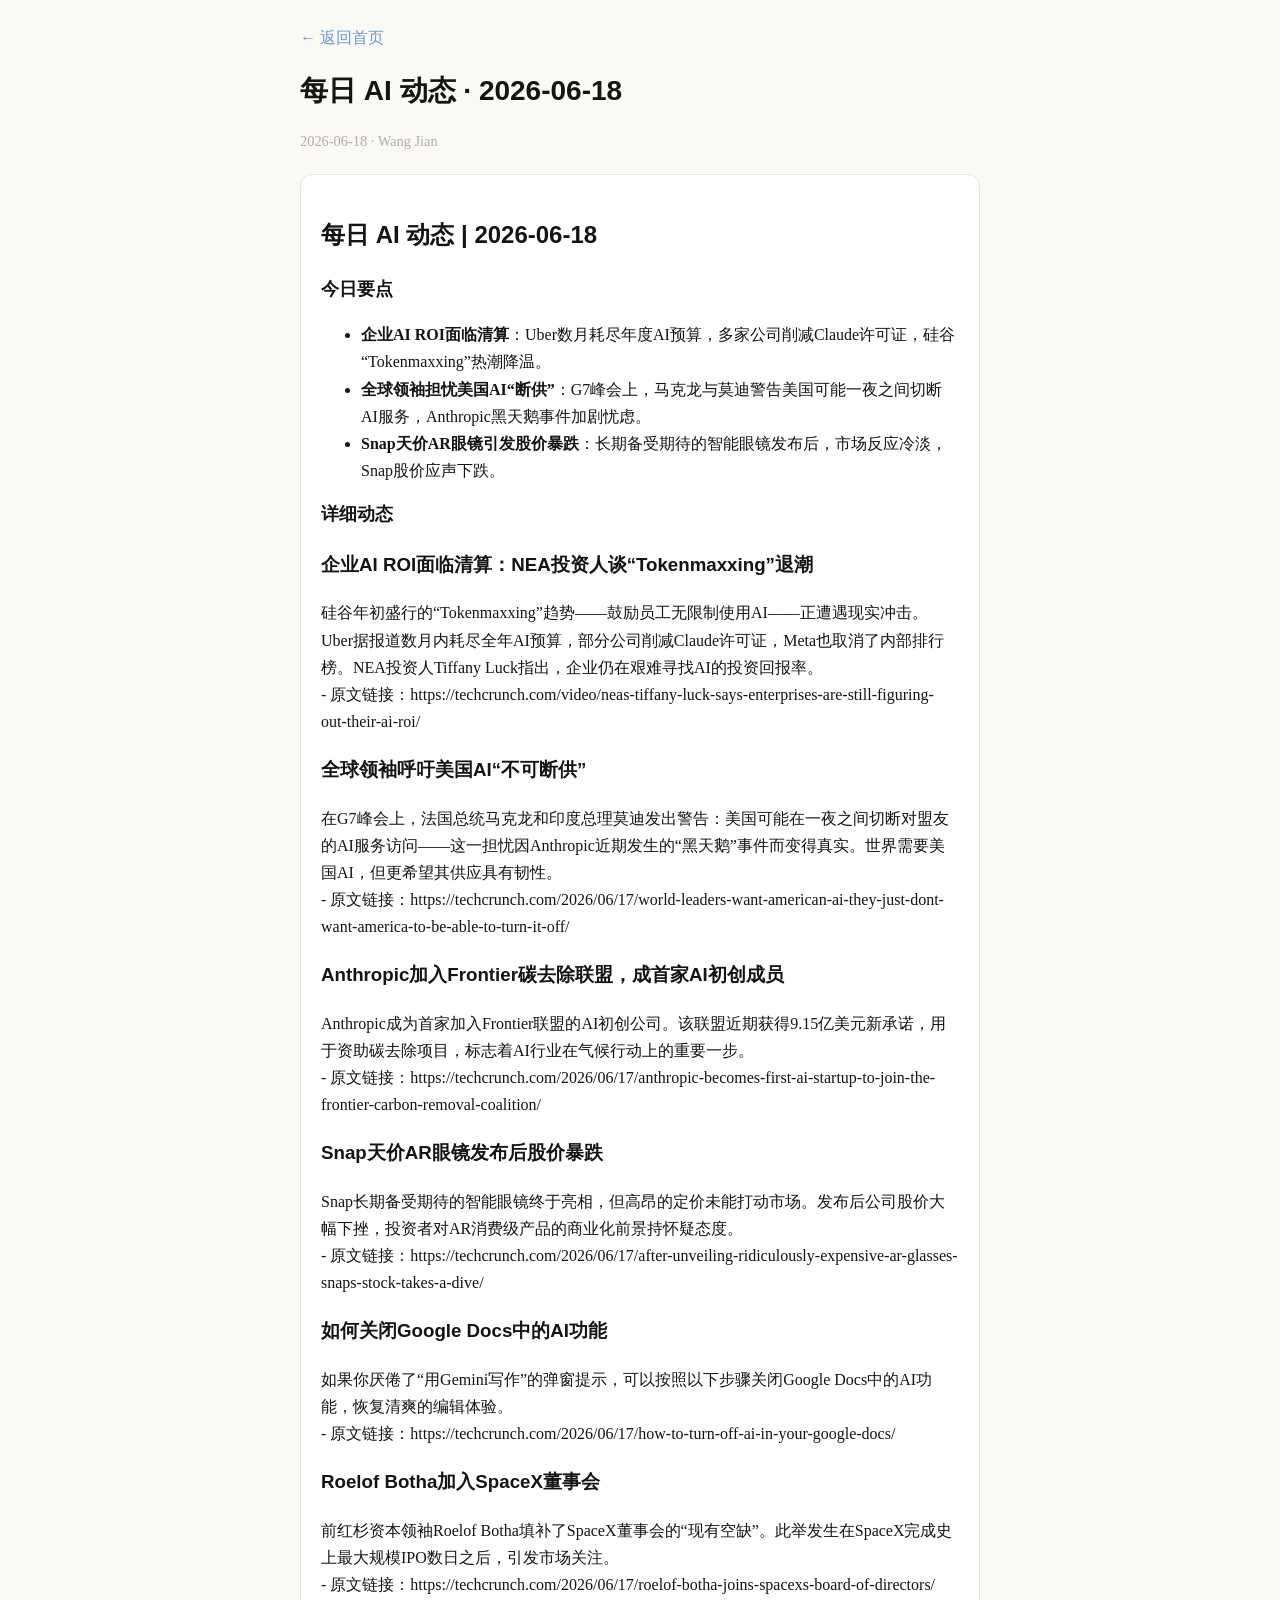
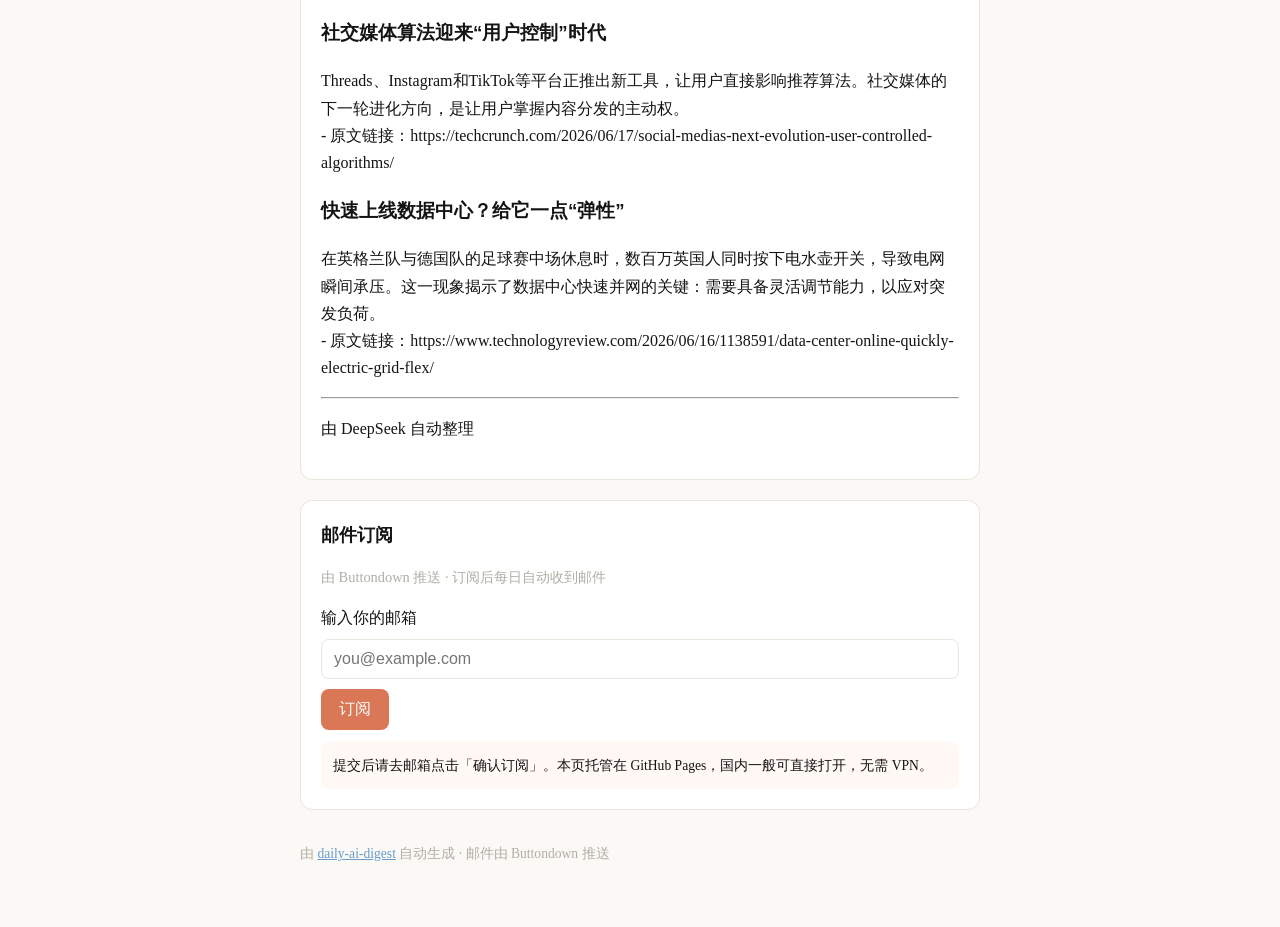
==== docs/previews/2026-06-18.html @ 524a21ee "chore: update landing page" ====
<!DOCTYPE html>
<html lang="zh-CN">
<head>
  <meta charset="utf-8">
  <meta name="viewport" content="width=device-width, initial-scale=1">
  <title>每日 AI 动态 · 2026-06-18</title>
  <meta name="description" content="每日 AI 动态 · 2026-06-18">
  <meta property="og:type" content="website">
  <meta property="og:site_name" content="每日 AI 动态">
  <meta property="og:title" content="每日 AI 动态">
  <meta property="og:description" content="每日 AI 动态 · 2026-06-18">
  <meta property="og:image" content="https://wangjian2931.github.io/daily-ai-digest/assets/og-cover.png">
  <meta property="og:url" content="https://wangjian2931.github.io/daily-ai-digest/">
  <link rel="stylesheet" href="../assets/style.css">
</head>
<body>
  <div class="wrap">
    
    <a class="back-link" href="../index.html">← 返回首页</a>
    <header>
      <h1>每日 AI 动态 · 2026-06-18</h1>
      <p class="meta">2026-06-18 · Wang Jian</p>
    </header>
    <section class="card preview-content"><h1>每日 AI 动态 | 2026-06-18</h1>
<h2>今日要点</h2>
<ul>
<li><strong>企业AI ROI面临清算</strong>：Uber数月耗尽年度AI预算，多家公司削减Claude许可证，硅谷“Tokenmaxxing”热潮降温。</li>
<li><strong>全球领袖担忧美国AI“断供”</strong>：G7峰会上，马克龙与莫迪警告美国可能一夜之间切断AI服务，Anthropic黑天鹅事件加剧忧虑。</li>
<li><strong>Snap天价AR眼镜引发股价暴跌</strong>：长期备受期待的智能眼镜发布后，市场反应冷淡，Snap股价应声下跌。</li>
</ul>
<h2>详细动态</h2>
<h3>企业AI ROI面临清算：NEA投资人谈“Tokenmaxxing”退潮</h3>
<p>硅谷年初盛行的“Tokenmaxxing”趋势——鼓励员工无限制使用AI——正遭遇现实冲击。Uber据报道数月内耗尽全年AI预算，部分公司削减Claude许可证，Meta也取消了内部排行榜。NEA投资人Tiffany Luck指出，企业仍在艰难寻找AI的投资回报率。<br />
- 原文链接：https://techcrunch.com/video/neas-tiffany-luck-says-enterprises-are-still-figuring-out-their-ai-roi/</p>
<h3>全球领袖呼吁美国AI“不可断供”</h3>
<p>在G7峰会上，法国总统马克龙和印度总理莫迪发出警告：美国可能在一夜之间切断对盟友的AI服务访问——这一担忧因Anthropic近期发生的“黑天鹅”事件而变得真实。世界需要美国AI，但更希望其供应具有韧性。<br />
- 原文链接：https://techcrunch.com/2026/06/17/world-leaders-want-american-ai-they-just-dont-want-america-to-be-able-to-turn-it-off/</p>
<h3>Anthropic加入Frontier碳去除联盟，成首家AI初创成员</h3>
<p>Anthropic成为首家加入Frontier联盟的AI初创公司。该联盟近期获得9.15亿美元新承诺，用于资助碳去除项目，标志着AI行业在气候行动上的重要一步。<br />
- 原文链接：https://techcrunch.com/2026/06/17/anthropic-becomes-first-ai-startup-to-join-the-frontier-carbon-removal-coalition/</p>
<h3>Snap天价AR眼镜发布后股价暴跌</h3>
<p>Snap长期备受期待的智能眼镜终于亮相，但高昂的定价未能打动市场。发布后公司股价大幅下挫，投资者对AR消费级产品的商业化前景持怀疑态度。<br />
- 原文链接：https://techcrunch.com/2026/06/17/after-unveiling-ridiculously-expensive-ar-glasses-snaps-stock-takes-a-dive/</p>
<h3>如何关闭Google Docs中的AI功能</h3>
<p>如果你厌倦了“用Gemini写作”的弹窗提示，可以按照以下步骤关闭Google Docs中的AI功能，恢复清爽的编辑体验。<br />
- 原文链接：https://techcrunch.com/2026/06/17/how-to-turn-off-ai-in-your-google-docs/</p>
<h3>Roelof Botha加入SpaceX董事会</h3>
<p>前红杉资本领袖Roelof Botha填补了SpaceX董事会的“现有空缺”。此举发生在SpaceX完成史上最大规模IPO数日之后，引发市场关注。<br />
- 原文链接：https://techcrunch.com/2026/06/17/roelof-botha-joins-spacexs-board-of-directors/</p>
<h3>社交媒体算法迎来“用户控制”时代</h3>
<p>Threads、Instagram和TikTok等平台正推出新工具，让用户直接影响推荐算法。社交媒体的下一轮进化方向，是让用户掌握内容分发的主动权。<br />
- 原文链接：https://techcrunch.com/2026/06/17/social-medias-next-evolution-user-controlled-algorithms/</p>
<h3>快速上线数据中心？给它一点“弹性”</h3>
<p>在英格兰队与德国队的足球赛中场休息时，数百万英国人同时按下电水壶开关，导致电网瞬间承压。这一现象揭示了数据中心快速并网的关键：需要具备灵活调节能力，以应对突发负荷。<br />
- 原文链接：https://www.technologyreview.com/2026/06/16/1138591/data-center-online-quickly-electric-grid-flex/</p>
<hr />
<p>由 DeepSeek 自动整理</p></section>
    
    <section class="card">
      <h2>邮件订阅</h2>
      <p class="meta">由 Buttondown 推送 · 订阅后每日自动收到邮件</p>
      <form
        action="https://buttondown.com/api/emails/embed-subscribe/wangjian2931"
        method="post"
        class="subscribe-form"
      >
        <label for="bd-email">输入你的邮箱</label>
        <input type="email" name="email" id="bd-email" placeholder="you@example.com" required>
        <input type="hidden" name="embed" value="1">
        <input type="submit" value="订阅">
      </form>
      <div class="subscribe-note">
        提交后请去邮箱点击「确认订阅」。本页托管在 GitHub Pages，国内一般可直接打开，无需 VPN。
      </div>
    </section>
    
    
    <footer>
      <p>由 <a href="https://github.com/wangjian2931/daily-ai-digest">daily-ai-digest</a> 自动生成 · 邮件由 Buttondown 推送</p>
    </footer>
  </div>
</body>
</html>
---- docs/assets/style.css ----
:root {
  --bg: #faf9f5;
  --text: #141413;
  --muted: #b0aea5;
  --border: #e8e6dc;
  --accent: #d97757;
  --link: #6a9bcc;
}

* { box-sizing: border-box; }

body {
  margin: 0;
  font-family: Georgia, "Times New Roman", serif;
  background: var(--bg);
  color: var(--text);
  line-height: 1.7;
}

.wrap {
  max-width: 720px;
  margin: 0 auto;
  padding: 24px 20px 48px;
}

header h1 {
  font-family: Arial, Helvetica, sans-serif;
  font-size: 1.75rem;
  margin: 0 0 8px;
}

.tagline { color: var(--muted); margin: 0 0 20px; }

.card {
  background: #fff;
  border: 1px solid var(--border);
  border-radius: 12px;
  padding: 20px;
  margin: 20px 0;
}

.card h2 {
  font-family: Arial, Helvetica, sans-serif;
  font-size: 1.1rem;
  margin: 0 0 12px;
}

.preview-content h1,
.preview-content h2,
.preview-content h3 {
  font-family: Arial, Helvetica, sans-serif;
}

.preview-content a { color: var(--link); }

.meta { color: var(--muted); font-size: 0.9rem; }

.subscribe-form label {
  display: block;
  margin-bottom: 8px;
  font-family: Arial, Helvetica, sans-serif;
}

.subscribe-form input[type="email"] {
  width: 100%;
  padding: 10px 12px;
  border: 1px solid var(--border);
  border-radius: 8px;
  margin-bottom: 10px;
  font-size: 16px;
}

.subscribe-form input[type="submit"] {
  background: var(--accent);
  color: #fff;
  border: 0;
  border-radius: 8px;
  padding: 10px 18px;
  cursor: pointer;
  font-family: Arial, Helvetica, sans-serif;
  font-size: 16px;
}

.subscribe-note {
  margin-top: 12px;
  padding: 12px;
  background: #fff8f5;
  border-radius: 8px;
  font-size: 0.85rem;
}

.archive-list { list-style: none; padding: 0; margin: 0; }

.archive-list li {
  padding: 8px 0;
  border-bottom: 1px solid var(--border);
}

footer {
  margin-top: 32px;
  color: var(--muted);
  font-size: 0.85rem;
}

footer a { color: var(--link); }

.back-link {
  display: inline-block;
  margin-bottom: 16px;
  color: var(--link);
  text-decoration: none;
  font-family: Arial, Helvetica, sans-serif;
}
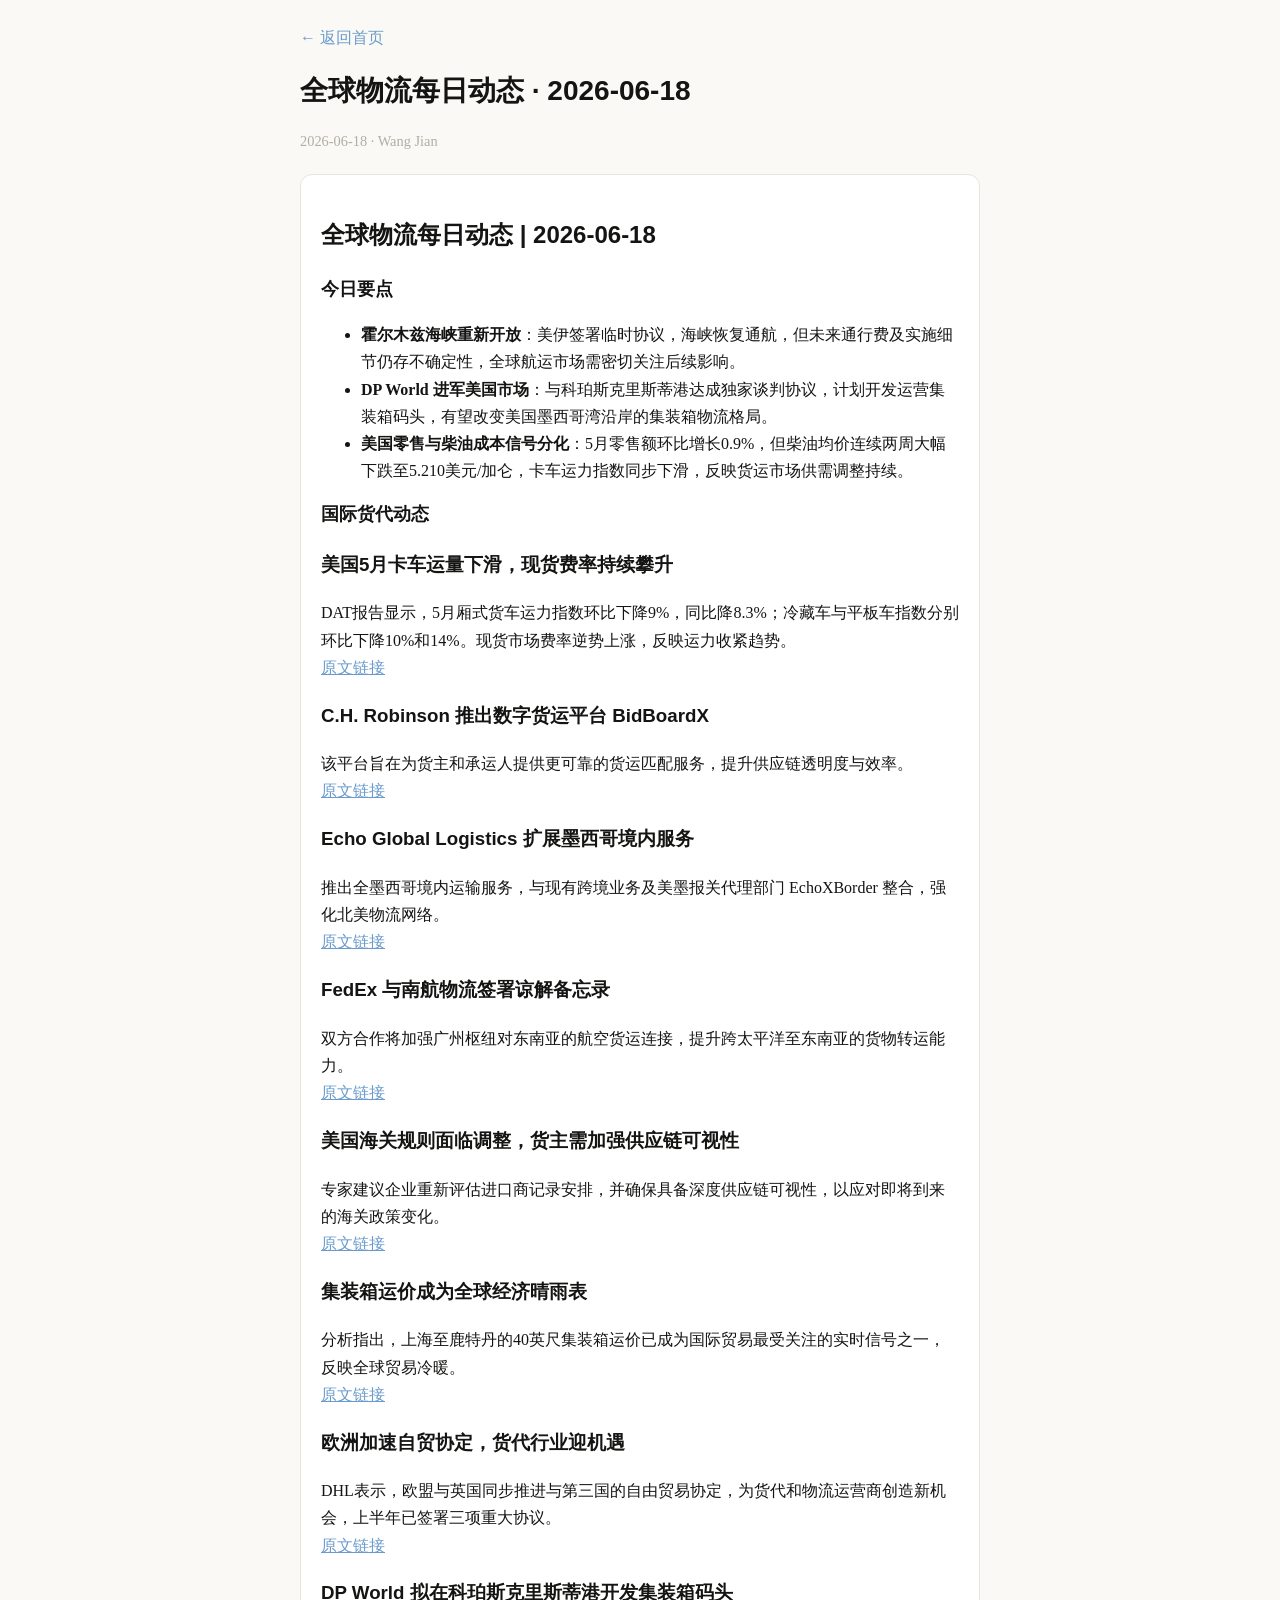
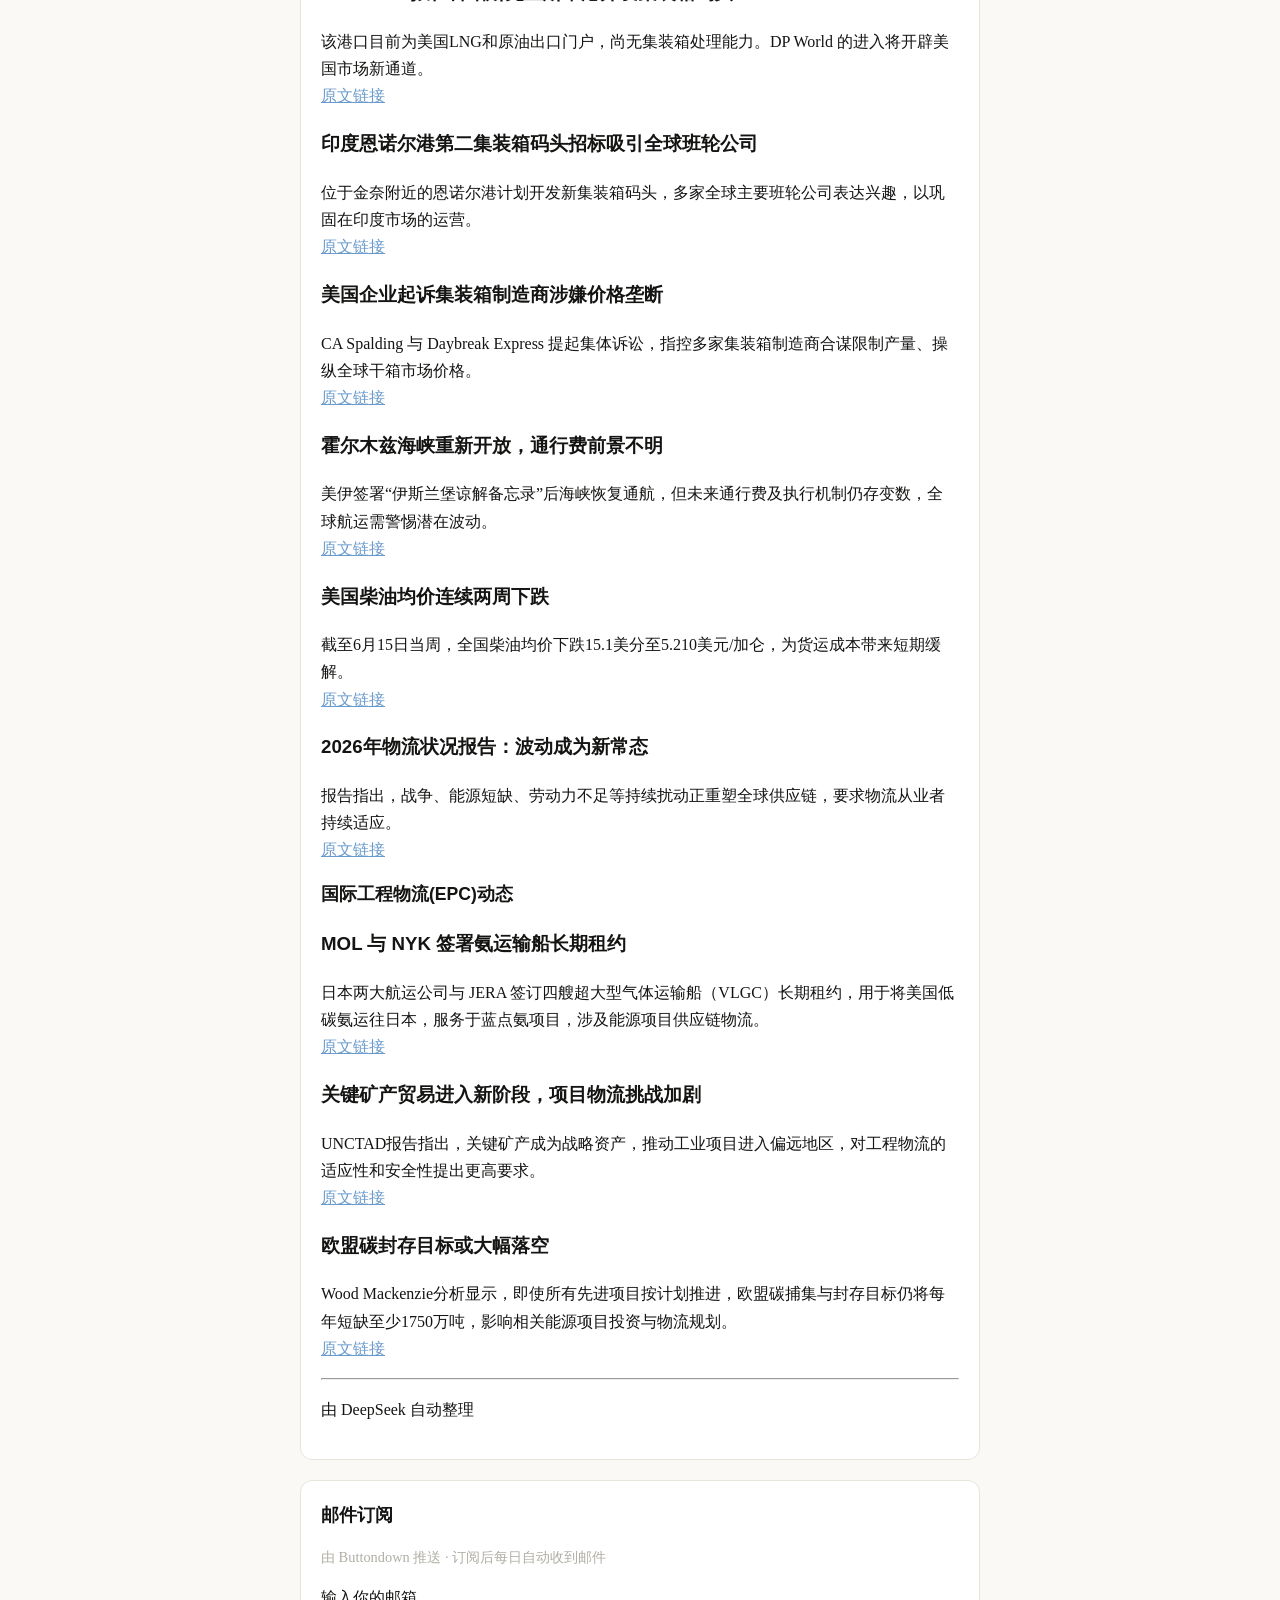
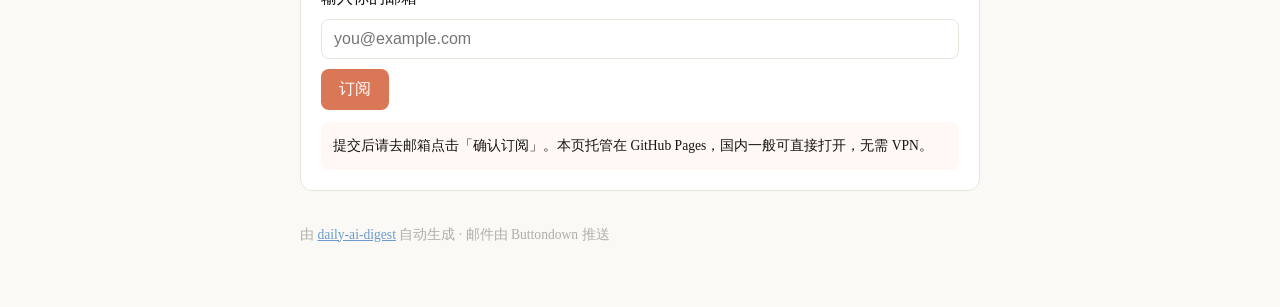
==== commit 0b824273: "chore: update landing page" ====
--- a/docs/previews/2026-06-18.html
+++ b/docs/previews/2026-06-18.html
@@ -3,12 +3,12 @@
 <head>
   <meta charset="utf-8">
   <meta name="viewport" content="width=device-width, initial-scale=1">
-  <title>每日 AI 动态 · 2026-06-18</title>
-  <meta name="description" content="每日 AI 动态 · 2026-06-18">
+  <title>全球物流每日动态 · 2026-06-18</title>
+  <meta name="description" content="全球物流每日动态 · 2026-06-18">
   <meta property="og:type" content="website">
-  <meta property="og:site_name" content="每日 AI 动态">
-  <meta property="og:title" content="每日 AI 动态">
-  <meta property="og:description" content="每日 AI 动态 · 2026-06-18">
+  <meta property="og:site_name" content="全球物流每日动态">
+  <meta property="og:title" content="全球物流每日动态">
+  <meta property="og:description" content="全球物流每日动态 · 2026-06-18">
   <meta property="og:image" content="https://wangjian2931.github.io/daily-ai-digest/assets/og-cover.png">
   <meta property="og:url" content="https://wangjian2931.github.io/daily-ai-digest/">
   <link rel="stylesheet" href="../assets/style.css">
@@ -18,41 +18,66 @@
     
     <a class="back-link" href="../index.html">← 返回首页</a>
     <header>
-      <h1>每日 AI 动态 · 2026-06-18</h1>
+      <h1>全球物流每日动态 · 2026-06-18</h1>
       <p class="meta">2026-06-18 · Wang Jian</p>
     </header>
-    <section class="card preview-content"><h1>每日 AI 动态 | 2026-06-18</h1>
+    <section class="card preview-content"><h1>全球物流每日动态 | 2026-06-18</h1>
 <h2>今日要点</h2>
 <ul>
-<li><strong>企业AI ROI面临清算</strong>：Uber数月耗尽年度AI预算，多家公司削减Claude许可证，硅谷“Tokenmaxxing”热潮降温。</li>
-<li><strong>全球领袖担忧美国AI“断供”</strong>：G7峰会上，马克龙与莫迪警告美国可能一夜之间切断AI服务，Anthropic黑天鹅事件加剧忧虑。</li>
-<li><strong>Snap天价AR眼镜引发股价暴跌</strong>：长期备受期待的智能眼镜发布后，市场反应冷淡，Snap股价应声下跌。</li>
+<li><strong>霍尔木兹海峡重新开放</strong>：美伊签署临时协议，海峡恢复通航，但未来通行费及实施细节仍存不确定性，全球航运市场需密切关注后续影响。</li>
+<li><strong>DP World 进军美国市场</strong>：与科珀斯克里斯蒂港达成独家谈判协议，计划开发运营集装箱码头，有望改变美国墨西哥湾沿岸的集装箱物流格局。</li>
+<li><strong>美国零售与柴油成本信号分化</strong>：5月零售额环比增长0.9%，但柴油均价连续两周大幅下跌至5.210美元/加仑，卡车运力指数同步下滑，反映货运市场供需调整持续。</li>
 </ul>
-<h2>详细动态</h2>
-<h3>企业AI ROI面临清算：NEA投资人谈“Tokenmaxxing”退潮</h3>
-<p>硅谷年初盛行的“Tokenmaxxing”趋势——鼓励员工无限制使用AI——正遭遇现实冲击。Uber据报道数月内耗尽全年AI预算，部分公司削减Claude许可证，Meta也取消了内部排行榜。NEA投资人Tiffany Luck指出，企业仍在艰难寻找AI的投资回报率。<br />
-- 原文链接：https://techcrunch.com/video/neas-tiffany-luck-says-enterprises-are-still-figuring-out-their-ai-roi/</p>
-<h3>全球领袖呼吁美国AI“不可断供”</h3>
-<p>在G7峰会上，法国总统马克龙和印度总理莫迪发出警告：美国可能在一夜之间切断对盟友的AI服务访问——这一担忧因Anthropic近期发生的“黑天鹅”事件而变得真实。世界需要美国AI，但更希望其供应具有韧性。<br />
-- 原文链接：https://techcrunch.com/2026/06/17/world-leaders-want-american-ai-they-just-dont-want-america-to-be-able-to-turn-it-off/</p>
-<h3>Anthropic加入Frontier碳去除联盟，成首家AI初创成员</h3>
-<p>Anthropic成为首家加入Frontier联盟的AI初创公司。该联盟近期获得9.15亿美元新承诺，用于资助碳去除项目，标志着AI行业在气候行动上的重要一步。<br />
-- 原文链接：https://techcrunch.com/2026/06/17/anthropic-becomes-first-ai-startup-to-join-the-frontier-carbon-removal-coalition/</p>
-<h3>Snap天价AR眼镜发布后股价暴跌</h3>
-<p>Snap长期备受期待的智能眼镜终于亮相，但高昂的定价未能打动市场。发布后公司股价大幅下挫，投资者对AR消费级产品的商业化前景持怀疑态度。<br />
-- 原文链接：https://techcrunch.com/2026/06/17/after-unveiling-ridiculously-expensive-ar-glasses-snaps-stock-takes-a-dive/</p>
-<h3>如何关闭Google Docs中的AI功能</h3>
-<p>如果你厌倦了“用Gemini写作”的弹窗提示，可以按照以下步骤关闭Google Docs中的AI功能，恢复清爽的编辑体验。<br />
-- 原文链接：https://techcrunch.com/2026/06/17/how-to-turn-off-ai-in-your-google-docs/</p>
-<h3>Roelof Botha加入SpaceX董事会</h3>
-<p>前红杉资本领袖Roelof Botha填补了SpaceX董事会的“现有空缺”。此举发生在SpaceX完成史上最大规模IPO数日之后，引发市场关注。<br />
-- 原文链接：https://techcrunch.com/2026/06/17/roelof-botha-joins-spacexs-board-of-directors/</p>
-<h3>社交媒体算法迎来“用户控制”时代</h3>
-<p>Threads、Instagram和TikTok等平台正推出新工具，让用户直接影响推荐算法。社交媒体的下一轮进化方向，是让用户掌握内容分发的主动权。<br />
-- 原文链接：https://techcrunch.com/2026/06/17/social-medias-next-evolution-user-controlled-algorithms/</p>
-<h3>快速上线数据中心？给它一点“弹性”</h3>
-<p>在英格兰队与德国队的足球赛中场休息时，数百万英国人同时按下电水壶开关，导致电网瞬间承压。这一现象揭示了数据中心快速并网的关键：需要具备灵活调节能力，以应对突发负荷。<br />
-- 原文链接：https://www.technologyreview.com/2026/06/16/1138591/data-center-online-quickly-electric-grid-flex/</p>
+<h2>国际货代动态</h2>
+<h3>美国5月卡车运量下滑，现货费率持续攀升</h3>
+<p>DAT报告显示，5月厢式货车运力指数环比下降9%，同比降8.3%；冷藏车与平板车指数分别环比下降10%和14%。现货市场费率逆势上涨，反映运力收紧趋势。<br />
+<a href="https://www.logisticsmgmt.com/article/truckload_volumes_slide_in_may_as_spot_rates_continue_climb_dat_reports">原文链接</a></p>
+<h3>C.H. Robinson 推出数字货运平台 BidBoardX</h3>
+<p>该平台旨在为货主和承运人提供更可靠的货运匹配服务，提升供应链透明度与效率。<br />
+<a href="https://www.logisticsmgmt.com/article/c.h_robinsons_new_bidboardx_platform_aims_to_boost_freight_reliability_for_shippers_and_carriers">原文链接</a></p>
+<h3>Echo Global Logistics 扩展墨西哥境内服务</h3>
+<p>推出全墨西哥境内运输服务，与现有跨境业务及美墨报关代理部门 EchoXBorder 整合，强化北美物流网络。<br />
+<a href="https://www.logisticsmgmt.com/article/echo_global_logistics_expands_mexico_footprint_with_new_intra_mexico_offerings">原文链接</a></p>
+<h3>FedEx 与南航物流签署谅解备忘录</h3>
+<p>双方合作将加强广州枢纽对东南亚的航空货运连接，提升跨太平洋至东南亚的货物转运能力。<br />
+<a href="https://www.supplychaindive.com/news/fedex-inks-mou-with-china-based-airline-to-boost-air-cargo-network/822742/">原文链接</a></p>
+<h3>美国海关规则面临调整，货主需加强供应链可视性</h3>
+<p>专家建议企业重新评估进口商记录安排，并确保具备深度供应链可视性，以应对即将到来的海关政策变化。<br />
+<a href="https://www.supplychaindive.com/news/trump-is-shaking-up-customs-rules-what-should-shippers-know/822731/">原文链接</a></p>
+<h3>集装箱运价成为全球经济晴雨表</h3>
+<p>分析指出，上海至鹿特丹的40英尺集装箱运价已成为国际贸易最受关注的实时信号之一，反映全球贸易冷暖。<br />
+<a href="https://theloadstar.com/what-container-shipping-rates-tell-us-about-the-economy/">原文链接</a></p>
+<h3>欧洲加速自贸协定，货代行业迎机遇</h3>
+<p>DHL表示，欧盟与英国同步推进与第三国的自由贸易协定，为货代和物流运营商创造新机会，上半年已签署三项重大协议。<br />
+<a href="https://theloadstar.com/forwarders-will-gain-as-europe-accelerates-global-trade-agreements-says-dhl/">原文链接</a></p>
+<h3>DP World 拟在科珀斯克里斯蒂港开发集装箱码头</h3>
+<p>该港口目前为美国LNG和原油出口门户，尚无集装箱处理能力。DP World 的进入将开辟美国市场新通道。<br />
+<a href="https://theloadstar.com/dp-world-enter-us-market-with-new-box-terminal-at-corpus-christi/">原文链接</a></p>
+<h3>印度恩诺尔港第二集装箱码头招标吸引全球班轮公司</h3>
+<p>位于金奈附近的恩诺尔港计划开发新集装箱码头，多家全球主要班轮公司表达兴趣，以巩固在印度市场的运营。<br />
+<a href="https://theloadstar.com/ennore-port-plan-for-second-box-terminal-attracts-major-carriers/">原文链接</a></p>
+<h3>美国企业起诉集装箱制造商涉嫌价格垄断</h3>
+<p>CA Spalding 与 Daybreak Express 提起集体诉讼，指控多家集装箱制造商合谋限制产量、操纵全球干箱市场价格。<br />
+<a href="https://splash247.com/us-firms-sue-container-makers-over-alleged-price-fixing-scheme/">原文链接</a></p>
+<h3>霍尔木兹海峡重新开放，通行费前景不明</h3>
+<p>美伊签署“伊斯兰堡谅解备忘录”后海峡恢复通航，但未来通行费及执行机制仍存变数，全球航运需警惕潜在波动。<br />
+<a href="https://splash247.com/hormuz-reopens-under-us-iran-deal-amid-uncertainty-over-future-transit-fees/">原文链接</a></p>
+<h3>美国柴油均价连续两周下跌</h3>
+<p>截至6月15日当周，全国柴油均价下跌15.1美分至5.210美元/加仑，为货运成本带来短期缓解。<br />
+<a href="https://www.logisticsmgmt.com/article/national_diesel_average_falls_15.1_cents_for_week_of_june_15_reports_eia">原文链接</a></p>
+<h3>2026年物流状况报告：波动成为新常态</h3>
+<p>报告指出，战争、能源短缺、劳动力不足等持续扰动正重塑全球供应链，要求物流从业者持续适应。<br />
+<a href="https://www.logisticsmgmt.com/article/new_state_of_logistics_report_finds_volatility_is_new_normal_shaping_global_supply_chains_requiring_continuous_adaptation_by_logisticians">原文链接</a></p>
+<h2>国际工程物流(EPC)动态</h2>
+<h3>MOL 与 NYK 签署氨运输船长期租约</h3>
+<p>日本两大航运公司与 JERA 签订四艘超大型气体运输船（VLGC）长期租约，用于将美国低碳氨运往日本，服务于蓝点氨项目，涉及能源项目供应链物流。<br />
+<a href="https://splash247.com/mol-and-nyk-seal-ammonia-carrier-charters-with-jera/">原文链接</a></p>
+<h3>关键矿产贸易进入新阶段，项目物流挑战加剧</h3>
+<p>UNCTAD报告指出，关键矿产成为战略资产，推动工业项目进入偏远地区，对工程物流的适应性和安全性提出更高要求。<br />
+<a href="https://splash247.com/the-easy-era-of-critical-mineral-trade-is-over/">原文链接</a></p>
+<h3>欧盟碳封存目标或大幅落空</h3>
+<p>Wood Mackenzie分析显示，即使所有先进项目按计划推进，欧盟碳捕集与封存目标仍将每年短缺至少1750万吨，影响相关能源项目投资与物流规划。<br />
+<a href="https://splash247.com/eu-set-to-miss-carbon-storage-target-by-at-least-17-5-mtpa/">原文链接</a></p>
 <hr />
 <p>由 DeepSeek 自动整理</p></section>
     
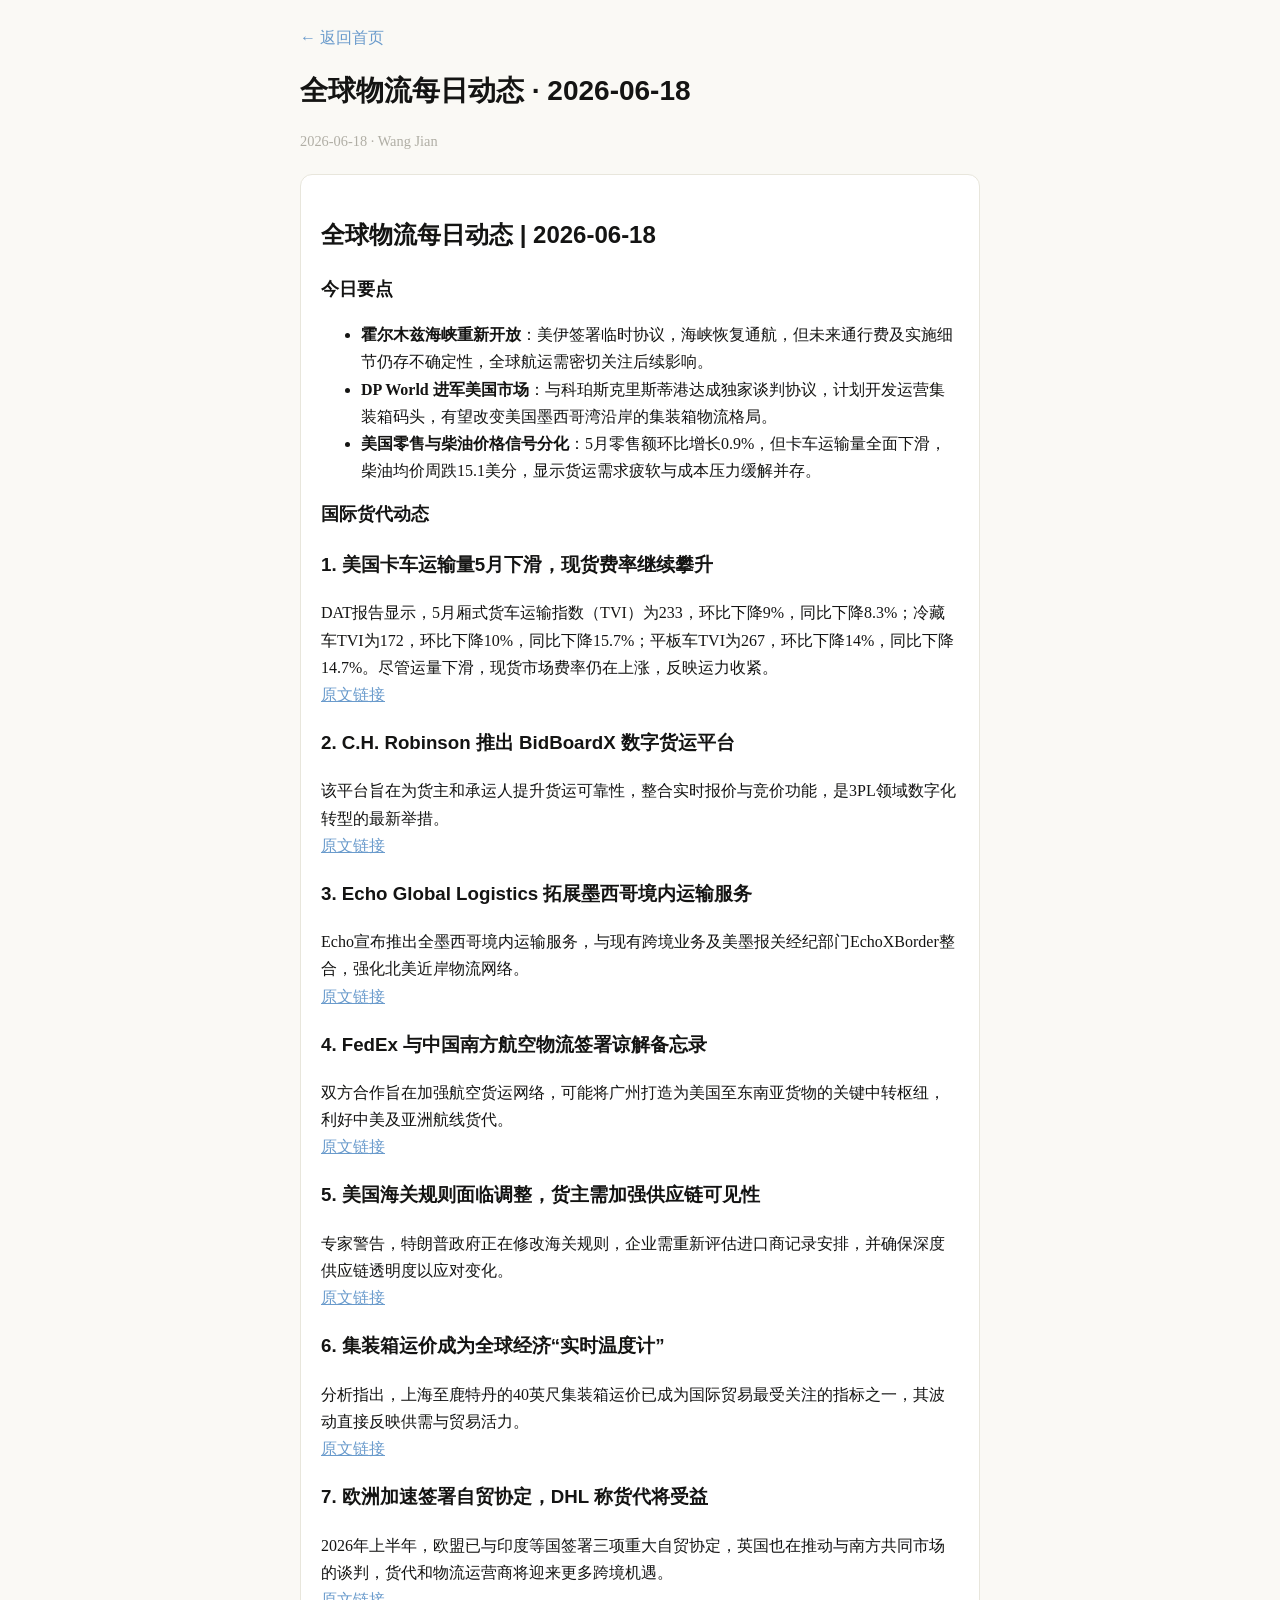
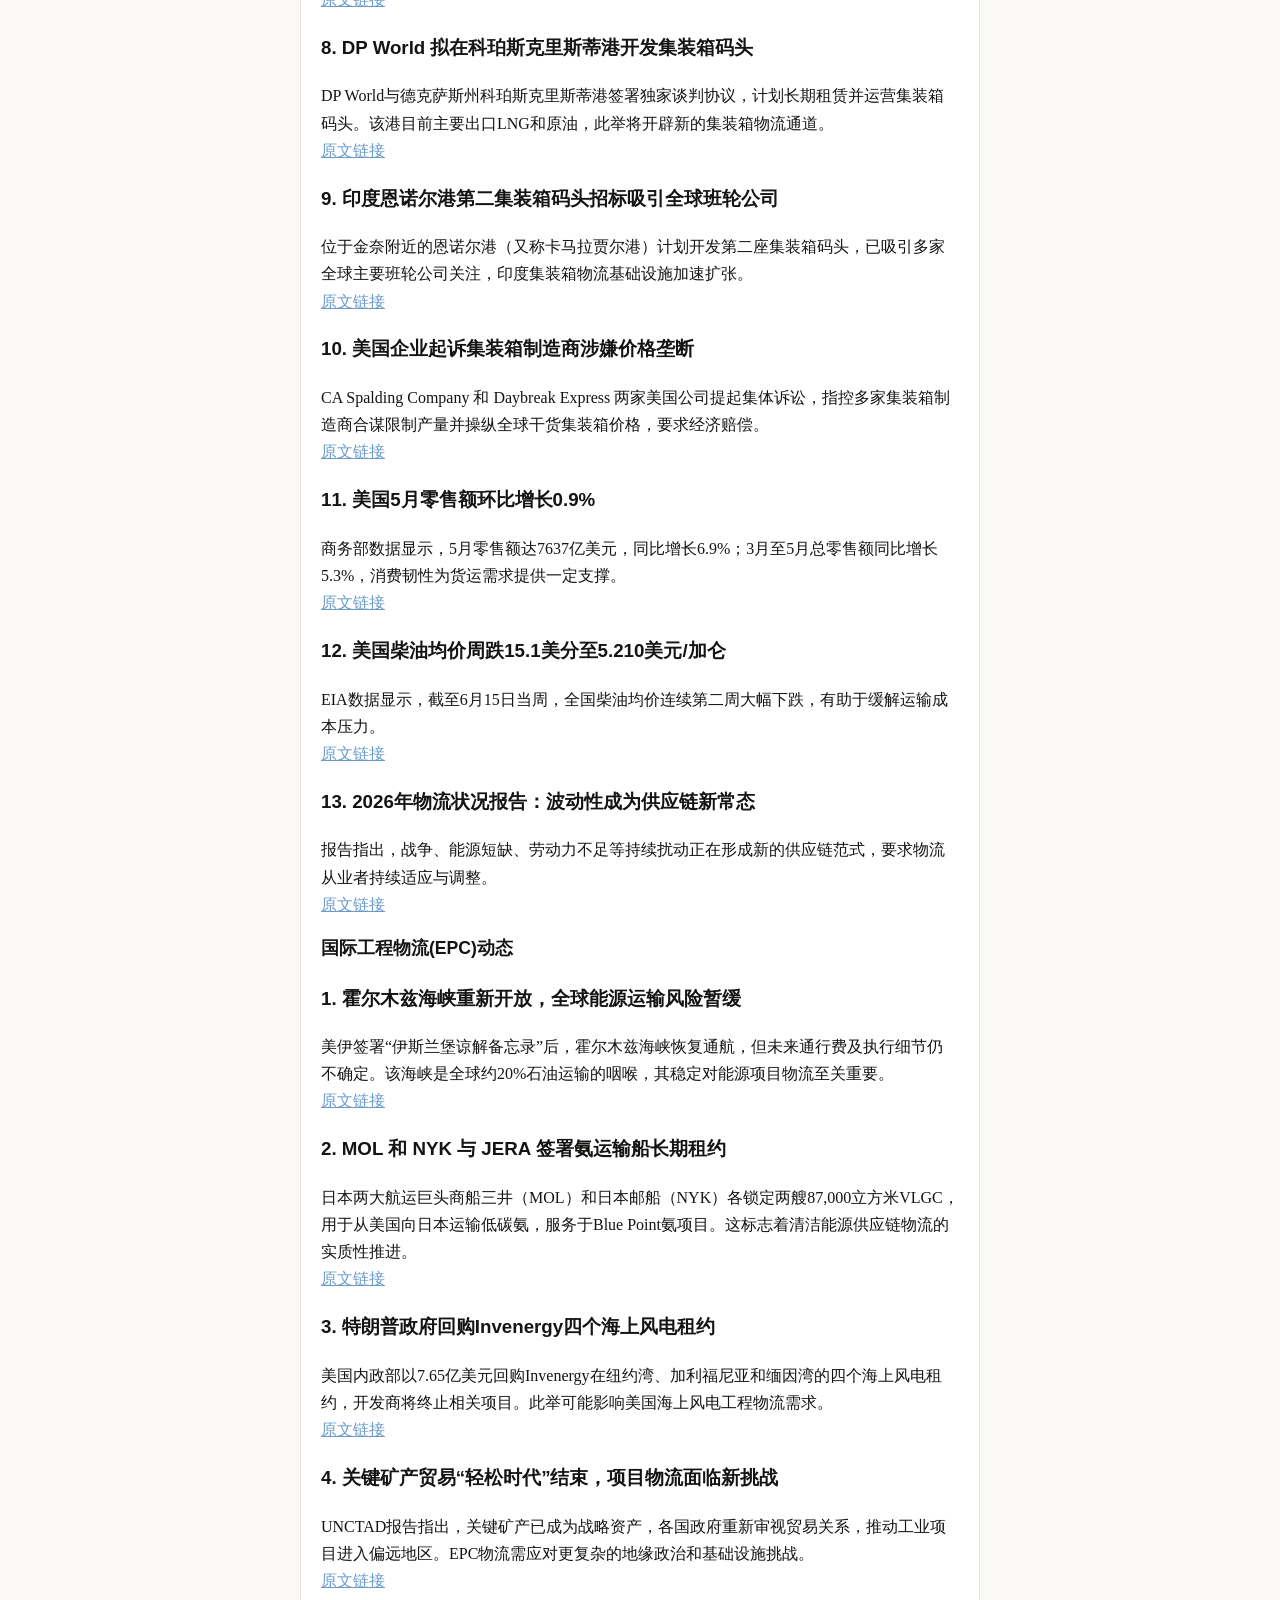
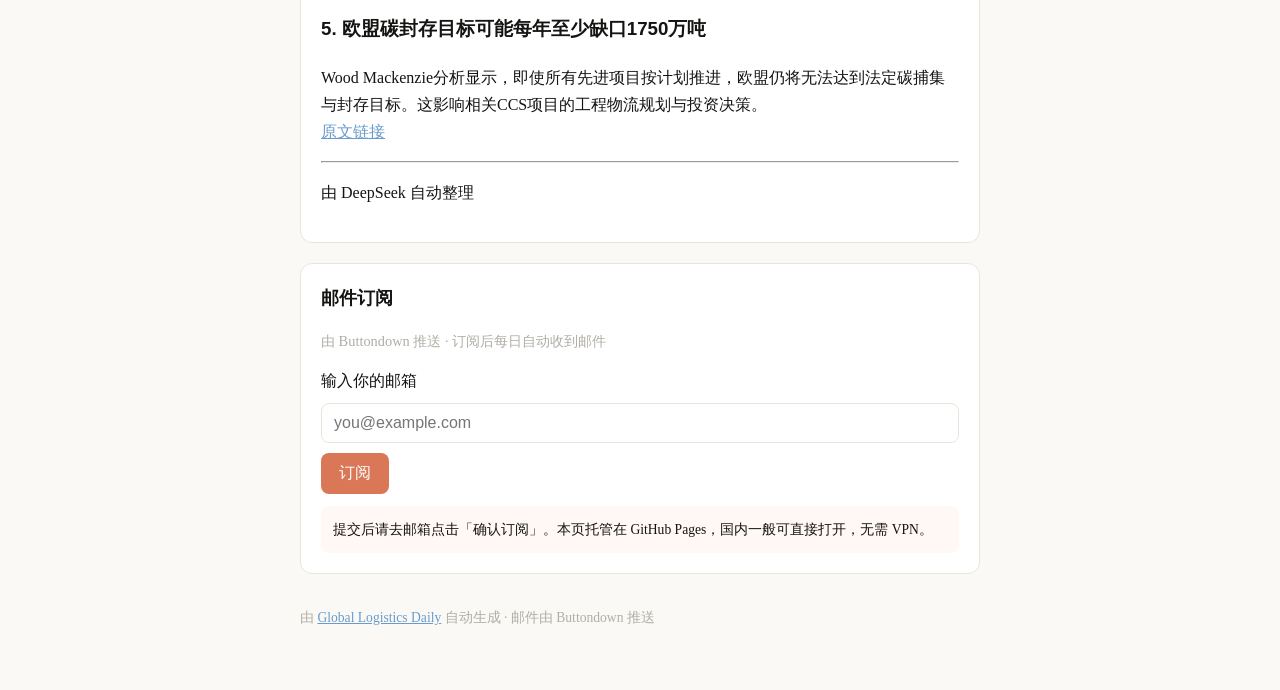
==== commit b533723f: "chore: update landing page" ====
--- a/docs/previews/2026-06-18.html
+++ b/docs/previews/2026-06-18.html
@@ -9,8 +9,8 @@
   <meta property="og:site_name" content="全球物流每日动态">
   <meta property="og:title" content="全球物流每日动态">
   <meta property="og:description" content="全球物流每日动态 · 2026-06-18">
-  <meta property="og:image" content="https://wangjian2931.github.io/daily-ai-digest/assets/og-cover.png">
-  <meta property="og:url" content="https://wangjian2931.github.io/daily-ai-digest/">
+  <meta property="og:image" content="https://wangjian2931.github.io/Global-Logistics-Daily/assets/og-cover.png">
+  <meta property="og:url" content="https://wangjian2931.github.io/Global-Logistics-Daily/">
   <link rel="stylesheet" href="../assets/style.css">
 </head>
 <body>
@@ -24,59 +24,65 @@
     <section class="card preview-content"><h1>全球物流每日动态 | 2026-06-18</h1>
 <h2>今日要点</h2>
 <ul>
-<li><strong>霍尔木兹海峡重新开放</strong>：美伊签署临时协议，海峡恢复通航，但未来通行费及实施细节仍存不确定性，全球航运市场需密切关注后续影响。</li>
+<li><strong>霍尔木兹海峡重新开放</strong>：美伊签署临时协议，海峡恢复通航，但未来通行费及实施细节仍存不确定性，全球航运需密切关注后续影响。</li>
 <li><strong>DP World 进军美国市场</strong>：与科珀斯克里斯蒂港达成独家谈判协议，计划开发运营集装箱码头，有望改变美国墨西哥湾沿岸的集装箱物流格局。</li>
-<li><strong>美国零售与柴油成本信号分化</strong>：5月零售额环比增长0.9%，但柴油均价连续两周大幅下跌至5.210美元/加仑，卡车运力指数同步下滑，反映货运市场供需调整持续。</li>
+<li><strong>美国零售与柴油价格信号分化</strong>：5月零售额环比增长0.9%，但卡车运输量全面下滑，柴油均价周跌15.1美分，显示货运需求疲软与成本压力缓解并存。</li>
 </ul>
 <h2>国际货代动态</h2>
-<h3>美国5月卡车运量下滑，现货费率持续攀升</h3>
-<p>DAT报告显示，5月厢式货车运力指数环比下降9%，同比降8.3%；冷藏车与平板车指数分别环比下降10%和14%。现货市场费率逆势上涨，反映运力收紧趋势。<br />
+<h3>1. 美国卡车运输量5月下滑，现货费率继续攀升</h3>
+<p>DAT报告显示，5月厢式货车运输指数（TVI）为233，环比下降9%，同比下降8.3%；冷藏车TVI为172，环比下降10%，同比下降15.7%；平板车TVI为267，环比下降14%，同比下降14.7%。尽管运量下滑，现货市场费率仍在上涨，反映运力收紧。<br />
 <a href="https://www.logisticsmgmt.com/article/truckload_volumes_slide_in_may_as_spot_rates_continue_climb_dat_reports">原文链接</a></p>
-<h3>C.H. Robinson 推出数字货运平台 BidBoardX</h3>
-<p>该平台旨在为货主和承运人提供更可靠的货运匹配服务，提升供应链透明度与效率。<br />
+<h3>2. C.H. Robinson 推出 BidBoardX 数字货运平台</h3>
+<p>该平台旨在为货主和承运人提升货运可靠性，整合实时报价与竞价功能，是3PL领域数字化转型的最新举措。<br />
 <a href="https://www.logisticsmgmt.com/article/c.h_robinsons_new_bidboardx_platform_aims_to_boost_freight_reliability_for_shippers_and_carriers">原文链接</a></p>
-<h3>Echo Global Logistics 扩展墨西哥境内服务</h3>
-<p>推出全墨西哥境内运输服务，与现有跨境业务及美墨报关代理部门 EchoXBorder 整合，强化北美物流网络。<br />
+<h3>3. Echo Global Logistics 拓展墨西哥境内运输服务</h3>
+<p>Echo宣布推出全墨西哥境内运输服务，与现有跨境业务及美墨报关经纪部门EchoXBorder整合，强化北美近岸物流网络。<br />
 <a href="https://www.logisticsmgmt.com/article/echo_global_logistics_expands_mexico_footprint_with_new_intra_mexico_offerings">原文链接</a></p>
-<h3>FedEx 与南航物流签署谅解备忘录</h3>
-<p>双方合作将加强广州枢纽对东南亚的航空货运连接，提升跨太平洋至东南亚的货物转运能力。<br />
+<h3>4. FedEx 与中国南方航空物流签署谅解备忘录</h3>
+<p>双方合作旨在加强航空货运网络，可能将广州打造为美国至东南亚货物的关键中转枢纽，利好中美及亚洲航线货代。<br />
 <a href="https://www.supplychaindive.com/news/fedex-inks-mou-with-china-based-airline-to-boost-air-cargo-network/822742/">原文链接</a></p>
-<h3>美国海关规则面临调整，货主需加强供应链可视性</h3>
-<p>专家建议企业重新评估进口商记录安排，并确保具备深度供应链可视性，以应对即将到来的海关政策变化。<br />
+<h3>5. 美国海关规则面临调整，货主需加强供应链可见性</h3>
+<p>专家警告，特朗普政府正在修改海关规则，企业需重新评估进口商记录安排，并确保深度供应链透明度以应对变化。<br />
 <a href="https://www.supplychaindive.com/news/trump-is-shaking-up-customs-rules-what-should-shippers-know/822731/">原文链接</a></p>
-<h3>集装箱运价成为全球经济晴雨表</h3>
-<p>分析指出，上海至鹿特丹的40英尺集装箱运价已成为国际贸易最受关注的实时信号之一，反映全球贸易冷暖。<br />
+<h3>6. 集装箱运价成为全球经济“实时温度计”</h3>
+<p>分析指出，上海至鹿特丹的40英尺集装箱运价已成为国际贸易最受关注的指标之一，其波动直接反映供需与贸易活力。<br />
 <a href="https://theloadstar.com/what-container-shipping-rates-tell-us-about-the-economy/">原文链接</a></p>
-<h3>欧洲加速自贸协定，货代行业迎机遇</h3>
-<p>DHL表示，欧盟与英国同步推进与第三国的自由贸易协定，为货代和物流运营商创造新机会，上半年已签署三项重大协议。<br />
+<h3>7. 欧洲加速签署自贸协定，DHL 称货代将受益</h3>
+<p>2026年上半年，欧盟已与印度等国签署三项重大自贸协定，英国也在推动与南方共同市场的谈判，货代和物流运营商将迎来更多跨境机遇。<br />
 <a href="https://theloadstar.com/forwarders-will-gain-as-europe-accelerates-global-trade-agreements-says-dhl/">原文链接</a></p>
-<h3>DP World 拟在科珀斯克里斯蒂港开发集装箱码头</h3>
-<p>该港口目前为美国LNG和原油出口门户，尚无集装箱处理能力。DP World 的进入将开辟美国市场新通道。<br />
+<h3>8. DP World 拟在科珀斯克里斯蒂港开发集装箱码头</h3>
+<p>DP World与德克萨斯州科珀斯克里斯蒂港签署独家谈判协议，计划长期租赁并运营集装箱码头。该港目前主要出口LNG和原油，此举将开辟新的集装箱物流通道。<br />
 <a href="https://theloadstar.com/dp-world-enter-us-market-with-new-box-terminal-at-corpus-christi/">原文链接</a></p>
-<h3>印度恩诺尔港第二集装箱码头招标吸引全球班轮公司</h3>
-<p>位于金奈附近的恩诺尔港计划开发新集装箱码头，多家全球主要班轮公司表达兴趣，以巩固在印度市场的运营。<br />
+<h3>9. 印度恩诺尔港第二集装箱码头招标吸引全球班轮公司</h3>
+<p>位于金奈附近的恩诺尔港（又称卡马拉贾尔港）计划开发第二座集装箱码头，已吸引多家全球主要班轮公司关注，印度集装箱物流基础设施加速扩张。<br />
 <a href="https://theloadstar.com/ennore-port-plan-for-second-box-terminal-attracts-major-carriers/">原文链接</a></p>
-<h3>美国企业起诉集装箱制造商涉嫌价格垄断</h3>
-<p>CA Spalding 与 Daybreak Express 提起集体诉讼，指控多家集装箱制造商合谋限制产量、操纵全球干箱市场价格。<br />
+<h3>10. 美国企业起诉集装箱制造商涉嫌价格垄断</h3>
+<p>CA Spalding Company 和 Daybreak Express 两家美国公司提起集体诉讼，指控多家集装箱制造商合谋限制产量并操纵全球干货集装箱价格，要求经济赔偿。<br />
 <a href="https://splash247.com/us-firms-sue-container-makers-over-alleged-price-fixing-scheme/">原文链接</a></p>
-<h3>霍尔木兹海峡重新开放，通行费前景不明</h3>
-<p>美伊签署“伊斯兰堡谅解备忘录”后海峡恢复通航，但未来通行费及执行机制仍存变数，全球航运需警惕潜在波动。<br />
-<a href="https://splash247.com/hormuz-reopens-under-us-iran-deal-amid-uncertainty-over-future-transit-fees/">原文链接</a></p>
-<h3>美国柴油均价连续两周下跌</h3>
-<p>截至6月15日当周，全国柴油均价下跌15.1美分至5.210美元/加仑，为货运成本带来短期缓解。<br />
+<h3>11. 美国5月零售额环比增长0.9%</h3>
+<p>商务部数据显示，5月零售额达7637亿美元，同比增长6.9%；3月至5月总零售额同比增长5.3%，消费韧性为货运需求提供一定支撑。<br />
+<a href="https://www.logisticsmgmt.com/article/u.s_retail_sales_see_may_gains_reports_commerce_and_cnbc_nrf_retail_monitor">原文链接</a></p>
+<h3>12. 美国柴油均价周跌15.1美分至5.210美元/加仑</h3>
+<p>EIA数据显示，截至6月15日当周，全国柴油均价连续第二周大幅下跌，有助于缓解运输成本压力。<br />
 <a href="https://www.logisticsmgmt.com/article/national_diesel_average_falls_15.1_cents_for_week_of_june_15_reports_eia">原文链接</a></p>
-<h3>2026年物流状况报告：波动成为新常态</h3>
-<p>报告指出，战争、能源短缺、劳动力不足等持续扰动正重塑全球供应链，要求物流从业者持续适应。<br />
+<h3>13. 2026年物流状况报告：波动性成为供应链新常态</h3>
+<p>报告指出，战争、能源短缺、劳动力不足等持续扰动正在形成新的供应链范式，要求物流从业者持续适应与调整。<br />
 <a href="https://www.logisticsmgmt.com/article/new_state_of_logistics_report_finds_volatility_is_new_normal_shaping_global_supply_chains_requiring_continuous_adaptation_by_logisticians">原文链接</a></p>
 <h2>国际工程物流(EPC)动态</h2>
-<h3>MOL 与 NYK 签署氨运输船长期租约</h3>
-<p>日本两大航运公司与 JERA 签订四艘超大型气体运输船（VLGC）长期租约，用于将美国低碳氨运往日本，服务于蓝点氨项目，涉及能源项目供应链物流。<br />
+<h3>1. 霍尔木兹海峡重新开放，全球能源运输风险暂缓</h3>
+<p>美伊签署“伊斯兰堡谅解备忘录”后，霍尔木兹海峡恢复通航，但未来通行费及执行细节仍不确定。该海峡是全球约20%石油运输的咽喉，其稳定对能源项目物流至关重要。<br />
+<a href="https://splash247.com/hormuz-reopens-under-us-iran-deal-amid-uncertainty-over-future-transit-fees/">原文链接</a></p>
+<h3>2. MOL 和 NYK 与 JERA 签署氨运输船长期租约</h3>
+<p>日本两大航运巨头商船三井（MOL）和日本邮船（NYK）各锁定两艘87,000立方米VLGC，用于从美国向日本运输低碳氨，服务于Blue Point氨项目。这标志着清洁能源供应链物流的实质性推进。<br />
 <a href="https://splash247.com/mol-and-nyk-seal-ammonia-carrier-charters-with-jera/">原文链接</a></p>
-<h3>关键矿产贸易进入新阶段，项目物流挑战加剧</h3>
-<p>UNCTAD报告指出，关键矿产成为战略资产，推动工业项目进入偏远地区，对工程物流的适应性和安全性提出更高要求。<br />
+<h3>3. 特朗普政府回购Invenergy四个海上风电租约</h3>
+<p>美国内政部以7.65亿美元回购Invenergy在纽约湾、加利福尼亚和缅因湾的四个海上风电租约，开发商将终止相关项目。此举可能影响美国海上风电工程物流需求。<br />
+<a href="https://splash247.com/trump-administration-to-buy-back-four-offshore-wind-leases-from-invenergy/">原文链接</a></p>
+<h3>4. 关键矿产贸易“轻松时代”结束，项目物流面临新挑战</h3>
+<p>UNCTAD报告指出，关键矿产已成为战略资产，各国政府重新审视贸易关系，推动工业项目进入偏远地区。EPC物流需应对更复杂的地缘政治和基础设施挑战。<br />
 <a href="https://splash247.com/the-easy-era-of-critical-mineral-trade-is-over/">原文链接</a></p>
-<h3>欧盟碳封存目标或大幅落空</h3>
-<p>Wood Mackenzie分析显示，即使所有先进项目按计划推进，欧盟碳捕集与封存目标仍将每年短缺至少1750万吨，影响相关能源项目投资与物流规划。<br />
+<h3>5. 欧盟碳封存目标可能每年至少缺口1750万吨</h3>
+<p>Wood Mackenzie分析显示，即使所有先进项目按计划推进，欧盟仍将无法达到法定碳捕集与封存目标。这影响相关CCS项目的工程物流规划与投资决策。<br />
 <a href="https://splash247.com/eu-set-to-miss-carbon-storage-target-by-at-least-17-5-mtpa/">原文链接</a></p>
 <hr />
 <p>由 DeepSeek 自动整理</p></section>
@@ -101,7 +107,7 @@
     
     
     <footer>
-      <p>由 <a href="https://github.com/wangjian2931/daily-ai-digest">daily-ai-digest</a> 自动生成 · 邮件由 Buttondown 推送</p>
+      <p>由 <a href="https://github.com/wangjian2931/Global-Logistics-Daily">Global Logistics Daily</a> 自动生成 · 邮件由 Buttondown 推送</p>
     </footer>
   </div>
 </body>
--- a/docs/assets/style.css
+++ b/docs/assets/style.css
@@ -111,3 +111,7 @@
   text-decoration: none;
   font-family: Arial, Helvetica, sans-serif;
 }
+
+#subscribe {
+  scroll-margin-top: 24px;
+}
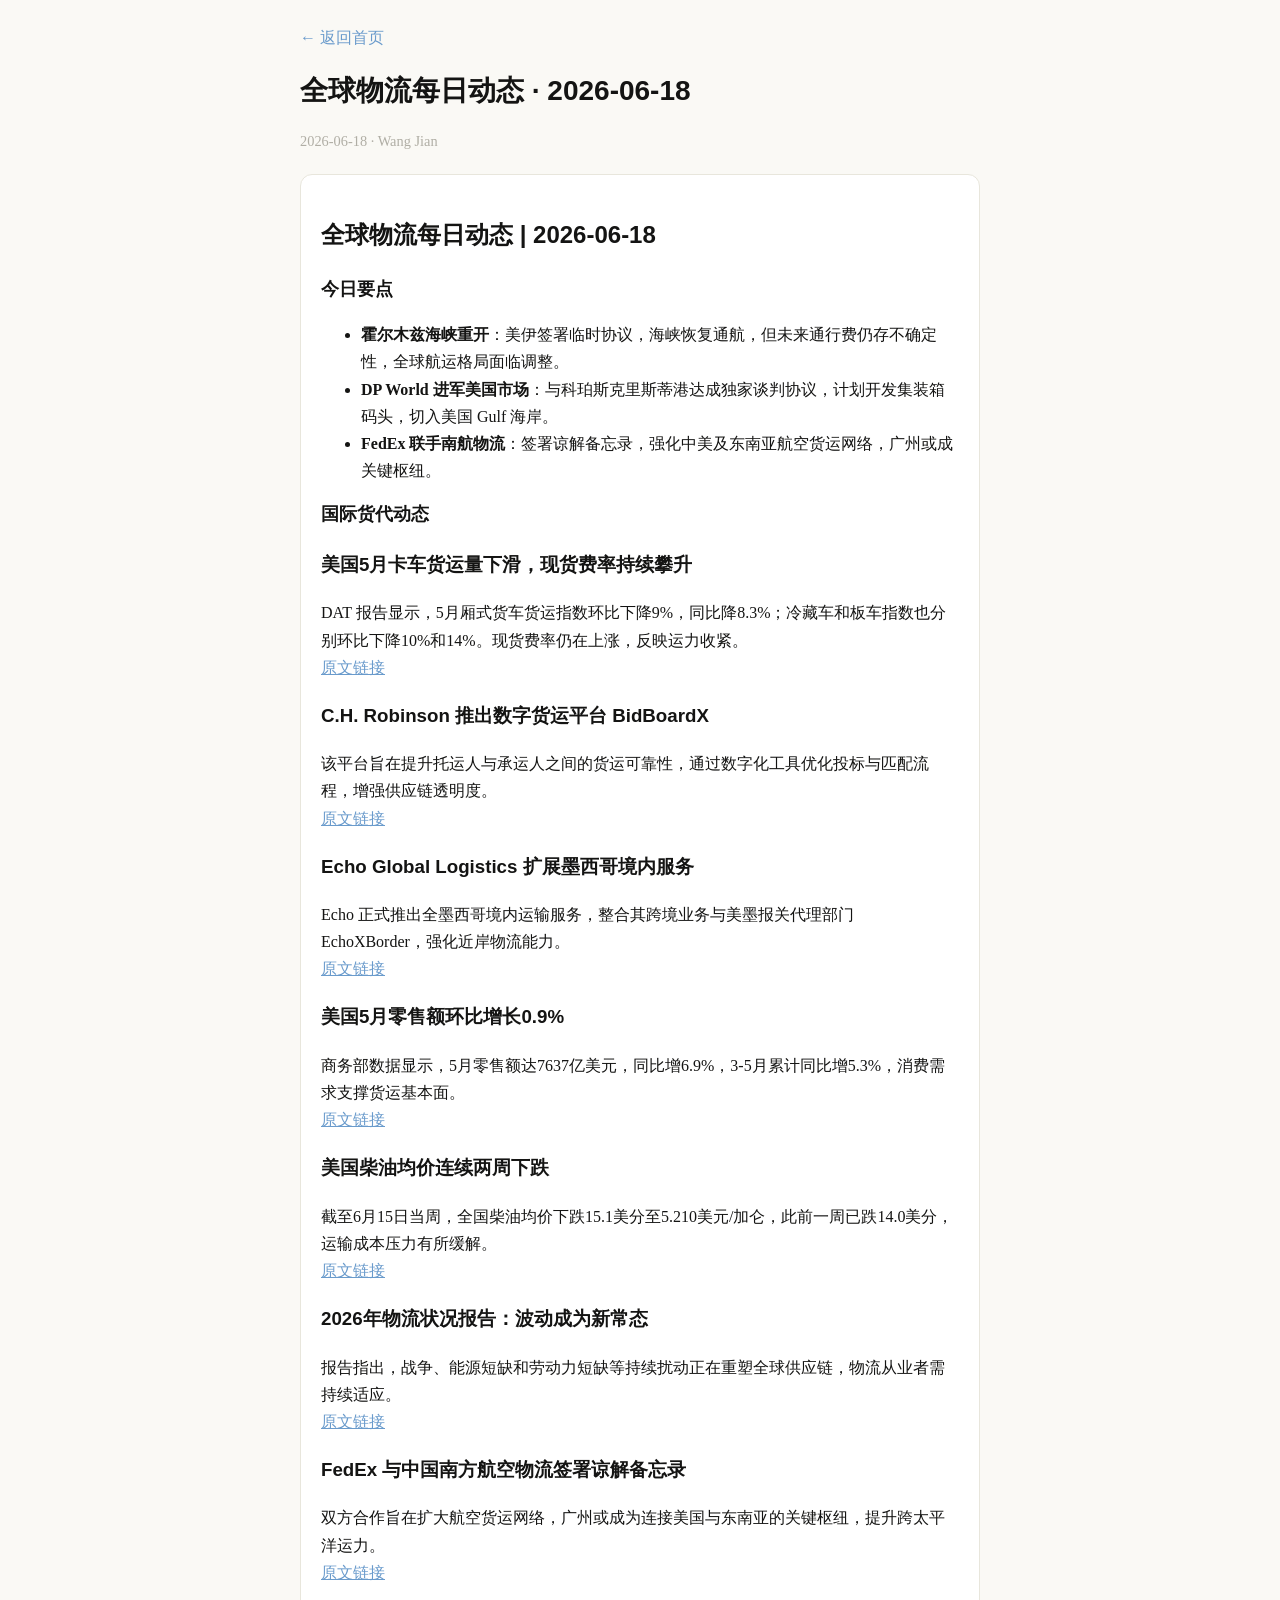
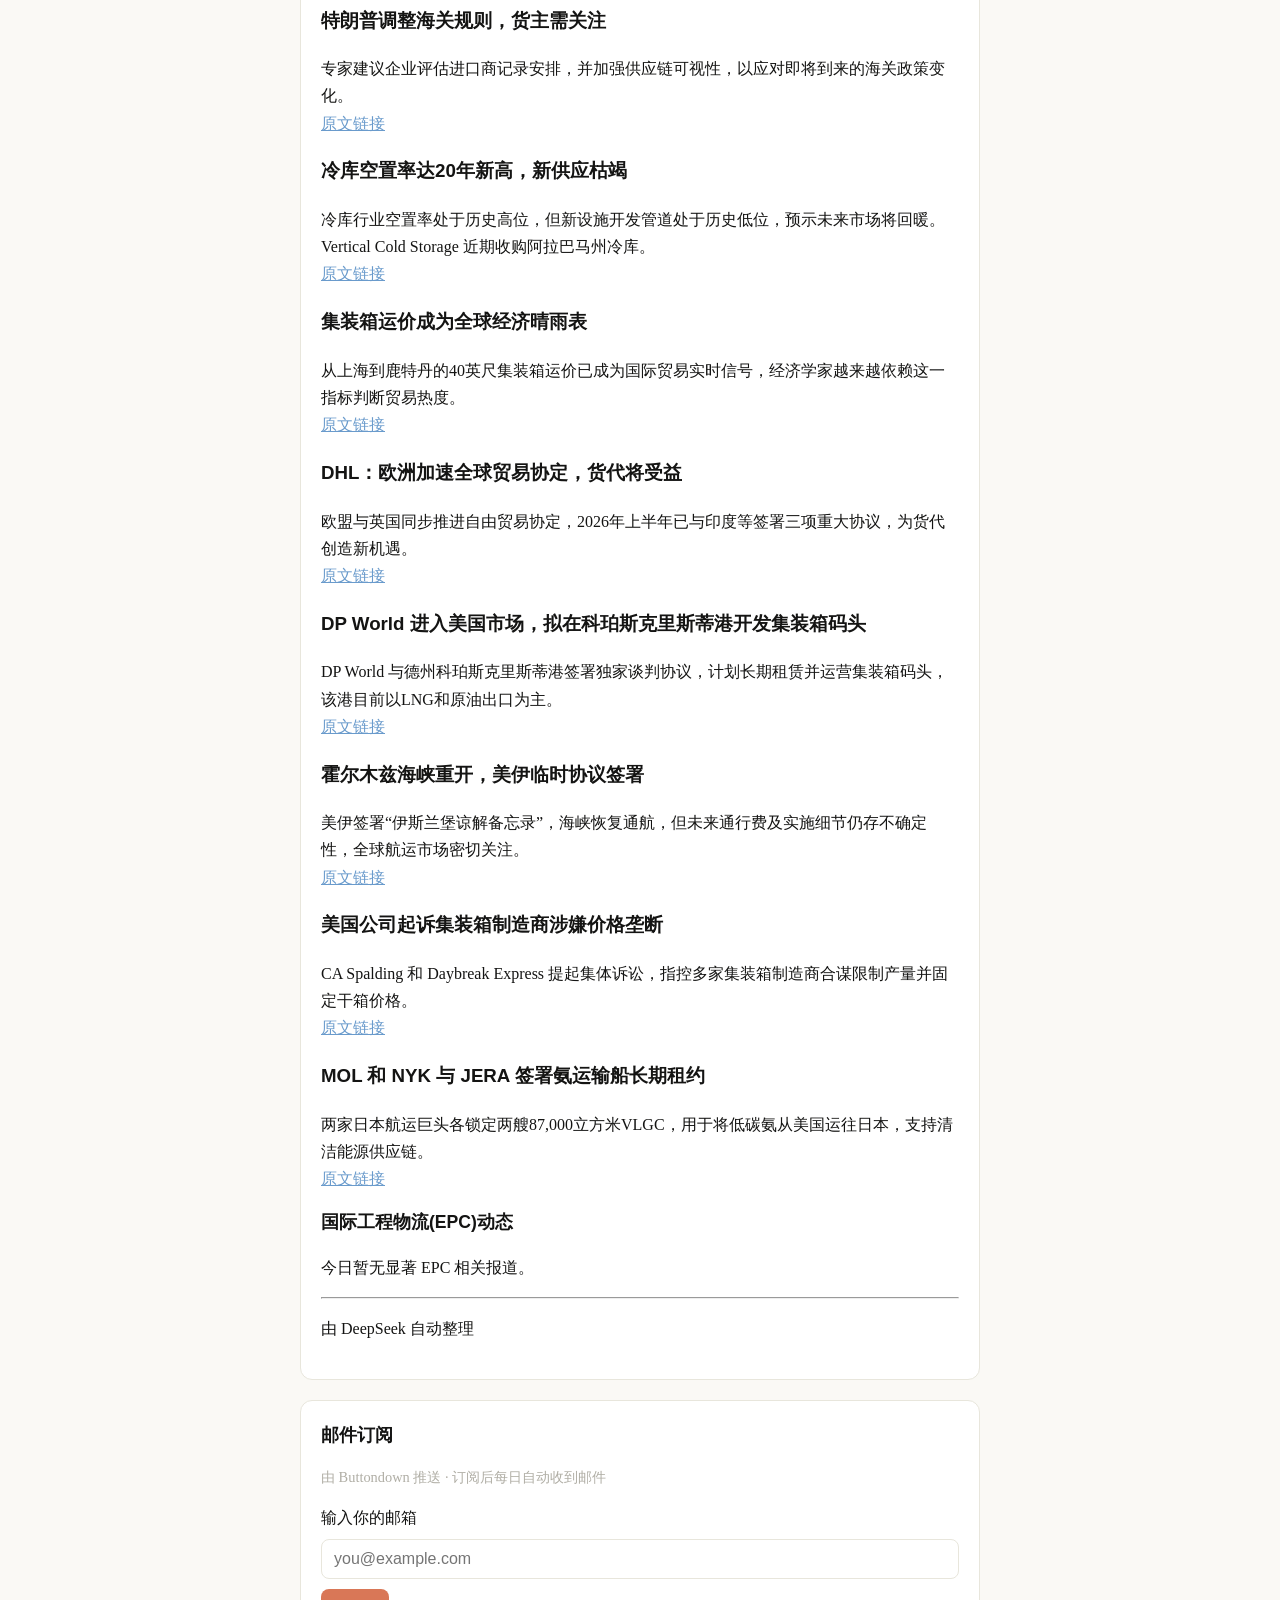
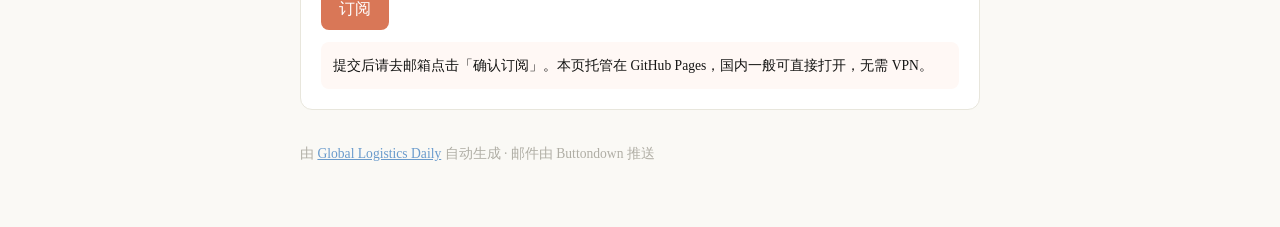
==== commit 356dd8f3: "chore: update landing page" ====
--- a/docs/previews/2026-06-18.html
+++ b/docs/previews/2026-06-18.html
@@ -4,13 +4,23 @@
   <meta charset="utf-8">
   <meta name="viewport" content="width=device-width, initial-scale=1">
   <title>全球物流每日动态 · 2026-06-18</title>
-  <meta name="description" content="全球物流每日动态 · 2026-06-18">
+  <meta name="description" content="筛选全球货代与 EPC 工程物流资讯，每日一封邮件直达中文摘要。">
+  <link rel="canonical" href="https://wangjian2931.github.io/Global-Logistics-Daily/">
   <meta property="og:type" content="website">
   <meta property="og:site_name" content="全球物流每日动态">
   <meta property="og:title" content="全球物流每日动态">
-  <meta property="og:description" content="全球物流每日动态 · 2026-06-18">
-  <meta property="og:image" content="https://wangjian2931.github.io/Global-Logistics-Daily/assets/og-cover.png">
+  <meta property="og:description" content="筛选全球货代与 EPC 工程物流资讯，每日一封邮件直达中文摘要。">
+  <meta property="og:image" content="https://wangjian2931.github.io/Global-Logistics-Daily/assets/og-cover.jpg">
+  <meta property="og:image:width" content="300">
+  <meta property="og:image:height" content="300">
   <meta property="og:url" content="https://wangjian2931.github.io/Global-Logistics-Daily/">
+  <meta name="twitter:card" content="summary_large_image">
+  <meta name="twitter:title" content="全球物流每日动态">
+  <meta name="twitter:description" content="筛选全球货代与 EPC 工程物流资讯，每日一封邮件直达中文摘要。">
+  <meta name="twitter:image" content="https://wangjian2931.github.io/Global-Logistics-Daily/assets/og-cover.jpg">
+  <meta itemprop="name" content="全球物流每日动态">
+  <meta itemprop="description" content="筛选全球货代与 EPC 工程物流资讯，每日一封邮件直达中文摘要。">
+  <meta itemprop="image" content="https://wangjian2931.github.io/Global-Logistics-Daily/assets/og-cover.jpg">
   <link rel="stylesheet" href="../assets/style.css">
 </head>
 <body>
@@ -24,70 +34,62 @@
     <section class="card preview-content"><h1>全球物流每日动态 | 2026-06-18</h1>
 <h2>今日要点</h2>
 <ul>
-<li><strong>霍尔木兹海峡重新开放</strong>：美伊签署临时协议，海峡恢复通航，但未来通行费及实施细节仍存不确定性，全球航运需密切关注后续影响。</li>
-<li><strong>DP World 进军美国市场</strong>：与科珀斯克里斯蒂港达成独家谈判协议，计划开发运营集装箱码头，有望改变美国墨西哥湾沿岸的集装箱物流格局。</li>
-<li><strong>美国零售与柴油价格信号分化</strong>：5月零售额环比增长0.9%，但卡车运输量全面下滑，柴油均价周跌15.1美分，显示货运需求疲软与成本压力缓解并存。</li>
+<li><strong>霍尔木兹海峡重开</strong>：美伊签署临时协议，海峡恢复通航，但未来通行费仍存不确定性，全球航运格局面临调整。</li>
+<li><strong>DP World 进军美国市场</strong>：与科珀斯克里斯蒂港达成独家谈判协议，计划开发集装箱码头，切入美国 Gulf 海岸。</li>
+<li><strong>FedEx 联手南航物流</strong>：签署谅解备忘录，强化中美及东南亚航空货运网络，广州或成关键枢纽。</li>
 </ul>
 <h2>国际货代动态</h2>
-<h3>1. 美国卡车运输量5月下滑，现货费率继续攀升</h3>
-<p>DAT报告显示，5月厢式货车运输指数（TVI）为233，环比下降9%，同比下降8.3%；冷藏车TVI为172，环比下降10%，同比下降15.7%；平板车TVI为267，环比下降14%，同比下降14.7%。尽管运量下滑，现货市场费率仍在上涨，反映运力收紧。<br />
+<h3>美国5月卡车货运量下滑，现货费率持续攀升</h3>
+<p>DAT 报告显示，5月厢式货车货运指数环比下降9%，同比降8.3%；冷藏车和板车指数也分别环比下降10%和14%。现货费率仍在上涨，反映运力收紧。<br />
 <a href="https://www.logisticsmgmt.com/article/truckload_volumes_slide_in_may_as_spot_rates_continue_climb_dat_reports">原文链接</a></p>
-<h3>2. C.H. Robinson 推出 BidBoardX 数字货运平台</h3>
-<p>该平台旨在为货主和承运人提升货运可靠性，整合实时报价与竞价功能，是3PL领域数字化转型的最新举措。<br />
+<h3>C.H. Robinson 推出数字货运平台 BidBoardX</h3>
+<p>该平台旨在提升托运人与承运人之间的货运可靠性，通过数字化工具优化投标与匹配流程，增强供应链透明度。<br />
 <a href="https://www.logisticsmgmt.com/article/c.h_robinsons_new_bidboardx_platform_aims_to_boost_freight_reliability_for_shippers_and_carriers">原文链接</a></p>
-<h3>3. Echo Global Logistics 拓展墨西哥境内运输服务</h3>
-<p>Echo宣布推出全墨西哥境内运输服务，与现有跨境业务及美墨报关经纪部门EchoXBorder整合，强化北美近岸物流网络。<br />
+<h3>Echo Global Logistics 扩展墨西哥境内服务</h3>
+<p>Echo 正式推出全墨西哥境内运输服务，整合其跨境业务与美墨报关代理部门 EchoXBorder，强化近岸物流能力。<br />
 <a href="https://www.logisticsmgmt.com/article/echo_global_logistics_expands_mexico_footprint_with_new_intra_mexico_offerings">原文链接</a></p>
-<h3>4. FedEx 与中国南方航空物流签署谅解备忘录</h3>
-<p>双方合作旨在加强航空货运网络，可能将广州打造为美国至东南亚货物的关键中转枢纽，利好中美及亚洲航线货代。<br />
+<h3>美国5月零售额环比增长0.9%</h3>
+<p>商务部数据显示，5月零售额达7637亿美元，同比增6.9%，3-5月累计同比增5.3%，消费需求支撑货运基本面。<br />
+<a href="https://www.logisticsmgmt.com/article/u.s_retail_sales_see_may_gains_reports_commerce_and_cnbc_nrf_retail_monitor">原文链接</a></p>
+<h3>美国柴油均价连续两周下跌</h3>
+<p>截至6月15日当周，全国柴油均价下跌15.1美分至5.210美元/加仑，此前一周已跌14.0美分，运输成本压力有所缓解。<br />
+<a href="https://www.logisticsmgmt.com/article/national_diesel_average_falls_15.1_cents_for_week_of_june_15_reports_eia">原文链接</a></p>
+<h3>2026年物流状况报告：波动成为新常态</h3>
+<p>报告指出，战争、能源短缺和劳动力短缺等持续扰动正在重塑全球供应链，物流从业者需持续适应。<br />
+<a href="https://www.logisticsmgmt.com/article/new_state_of_logistics_report_finds_volatility_is_new_normal_shaping_global_supply_chains_requiring_continuous_adaptation_by_logisticians">原文链接</a></p>
+<h3>FedEx 与中国南方航空物流签署谅解备忘录</h3>
+<p>双方合作旨在扩大航空货运网络，广州或成为连接美国与东南亚的关键枢纽，提升跨太平洋运力。<br />
 <a href="https://www.supplychaindive.com/news/fedex-inks-mou-with-china-based-airline-to-boost-air-cargo-network/822742/">原文链接</a></p>
-<h3>5. 美国海关规则面临调整，货主需加强供应链可见性</h3>
-<p>专家警告，特朗普政府正在修改海关规则，企业需重新评估进口商记录安排，并确保深度供应链透明度以应对变化。<br />
+<h3>特朗普调整海关规则，货主需关注</h3>
+<p>专家建议企业评估进口商记录安排，并加强供应链可视性，以应对即将到来的海关政策变化。<br />
 <a href="https://www.supplychaindive.com/news/trump-is-shaking-up-customs-rules-what-should-shippers-know/822731/">原文链接</a></p>
-<h3>6. 集装箱运价成为全球经济“实时温度计”</h3>
-<p>分析指出，上海至鹿特丹的40英尺集装箱运价已成为国际贸易最受关注的指标之一，其波动直接反映供需与贸易活力。<br />
+<h3>冷库空置率达20年新高，新供应枯竭</h3>
+<p>冷库行业空置率处于历史高位，但新设施开发管道处于历史低位，预示未来市场将回暖。Vertical Cold Storage 近期收购阿拉巴马州冷库。<br />
+<a href="https://theloadstar.com/cold-storage-crunch-eases-as-vacancy-rates-hit-20-year-high-and-new-supply-dries-up/">原文链接</a></p>
+<h3>集装箱运价成为全球经济晴雨表</h3>
+<p>从上海到鹿特丹的40英尺集装箱运价已成为国际贸易实时信号，经济学家越来越依赖这一指标判断贸易热度。<br />
 <a href="https://theloadstar.com/what-container-shipping-rates-tell-us-about-the-economy/">原文链接</a></p>
-<h3>7. 欧洲加速签署自贸协定，DHL 称货代将受益</h3>
-<p>2026年上半年，欧盟已与印度等国签署三项重大自贸协定，英国也在推动与南方共同市场的谈判，货代和物流运营商将迎来更多跨境机遇。<br />
+<h3>DHL：欧洲加速全球贸易协定，货代将受益</h3>
+<p>欧盟与英国同步推进自由贸易协定，2026年上半年已与印度等签署三项重大协议，为货代创造新机遇。<br />
 <a href="https://theloadstar.com/forwarders-will-gain-as-europe-accelerates-global-trade-agreements-says-dhl/">原文链接</a></p>
-<h3>8. DP World 拟在科珀斯克里斯蒂港开发集装箱码头</h3>
-<p>DP World与德克萨斯州科珀斯克里斯蒂港签署独家谈判协议，计划长期租赁并运营集装箱码头。该港目前主要出口LNG和原油，此举将开辟新的集装箱物流通道。<br />
+<h3>DP World 进入美国市场，拟在科珀斯克里斯蒂港开发集装箱码头</h3>
+<p>DP World 与德州科珀斯克里斯蒂港签署独家谈判协议，计划长期租赁并运营集装箱码头，该港目前以LNG和原油出口为主。<br />
 <a href="https://theloadstar.com/dp-world-enter-us-market-with-new-box-terminal-at-corpus-christi/">原文链接</a></p>
-<h3>9. 印度恩诺尔港第二集装箱码头招标吸引全球班轮公司</h3>
-<p>位于金奈附近的恩诺尔港（又称卡马拉贾尔港）计划开发第二座集装箱码头，已吸引多家全球主要班轮公司关注，印度集装箱物流基础设施加速扩张。<br />
-<a href="https://theloadstar.com/ennore-port-plan-for-second-box-terminal-attracts-major-carriers/">原文链接</a></p>
-<h3>10. 美国企业起诉集装箱制造商涉嫌价格垄断</h3>
-<p>CA Spalding Company 和 Daybreak Express 两家美国公司提起集体诉讼，指控多家集装箱制造商合谋限制产量并操纵全球干货集装箱价格，要求经济赔偿。<br />
+<h3>霍尔木兹海峡重开，美伊临时协议签署</h3>
+<p>美伊签署“伊斯兰堡谅解备忘录”，海峡恢复通航，但未来通行费及实施细节仍存不确定性，全球航运市场密切关注。<br />
+<a href="https://splash247.com/hormuz-reopens-under-us-iran-deal-amid-uncertainty-over-future-transit-fees/">原文链接</a></p>
+<h3>美国公司起诉集装箱制造商涉嫌价格垄断</h3>
+<p>CA Spalding 和 Daybreak Express 提起集体诉讼，指控多家集装箱制造商合谋限制产量并固定干箱价格。<br />
 <a href="https://splash247.com/us-firms-sue-container-makers-over-alleged-price-fixing-scheme/">原文链接</a></p>
-<h3>11. 美国5月零售额环比增长0.9%</h3>
-<p>商务部数据显示，5月零售额达7637亿美元，同比增长6.9%；3月至5月总零售额同比增长5.3%，消费韧性为货运需求提供一定支撑。<br />
-<a href="https://www.logisticsmgmt.com/article/u.s_retail_sales_see_may_gains_reports_commerce_and_cnbc_nrf_retail_monitor">原文链接</a></p>
-<h3>12. 美国柴油均价周跌15.1美分至5.210美元/加仑</h3>
-<p>EIA数据显示，截至6月15日当周，全国柴油均价连续第二周大幅下跌，有助于缓解运输成本压力。<br />
-<a href="https://www.logisticsmgmt.com/article/national_diesel_average_falls_15.1_cents_for_week_of_june_15_reports_eia">原文链接</a></p>
-<h3>13. 2026年物流状况报告：波动性成为供应链新常态</h3>
-<p>报告指出，战争、能源短缺、劳动力不足等持续扰动正在形成新的供应链范式，要求物流从业者持续适应与调整。<br />
-<a href="https://www.logisticsmgmt.com/article/new_state_of_logistics_report_finds_volatility_is_new_normal_shaping_global_supply_chains_requiring_continuous_adaptation_by_logisticians">原文链接</a></p>
+<h3>MOL 和 NYK 与 JERA 签署氨运输船长期租约</h3>
+<p>两家日本航运巨头各锁定两艘87,000立方米VLGC，用于将低碳氨从美国运往日本，支持清洁能源供应链。<br />
+<a href="https://splash247.com/mol-and-nyk-seal-ammonia-carrier-charters-with-jera/">原文链接</a></p>
 <h2>国际工程物流(EPC)动态</h2>
-<h3>1. 霍尔木兹海峡重新开放，全球能源运输风险暂缓</h3>
-<p>美伊签署“伊斯兰堡谅解备忘录”后，霍尔木兹海峡恢复通航，但未来通行费及执行细节仍不确定。该海峡是全球约20%石油运输的咽喉，其稳定对能源项目物流至关重要。<br />
-<a href="https://splash247.com/hormuz-reopens-under-us-iran-deal-amid-uncertainty-over-future-transit-fees/">原文链接</a></p>
-<h3>2. MOL 和 NYK 与 JERA 签署氨运输船长期租约</h3>
-<p>日本两大航运巨头商船三井（MOL）和日本邮船（NYK）各锁定两艘87,000立方米VLGC，用于从美国向日本运输低碳氨，服务于Blue Point氨项目。这标志着清洁能源供应链物流的实质性推进。<br />
-<a href="https://splash247.com/mol-and-nyk-seal-ammonia-carrier-charters-with-jera/">原文链接</a></p>
-<h3>3. 特朗普政府回购Invenergy四个海上风电租约</h3>
-<p>美国内政部以7.65亿美元回购Invenergy在纽约湾、加利福尼亚和缅因湾的四个海上风电租约，开发商将终止相关项目。此举可能影响美国海上风电工程物流需求。<br />
-<a href="https://splash247.com/trump-administration-to-buy-back-four-offshore-wind-leases-from-invenergy/">原文链接</a></p>
-<h3>4. 关键矿产贸易“轻松时代”结束，项目物流面临新挑战</h3>
-<p>UNCTAD报告指出，关键矿产已成为战略资产，各国政府重新审视贸易关系，推动工业项目进入偏远地区。EPC物流需应对更复杂的地缘政治和基础设施挑战。<br />
-<a href="https://splash247.com/the-easy-era-of-critical-mineral-trade-is-over/">原文链接</a></p>
-<h3>5. 欧盟碳封存目标可能每年至少缺口1750万吨</h3>
-<p>Wood Mackenzie分析显示，即使所有先进项目按计划推进，欧盟仍将无法达到法定碳捕集与封存目标。这影响相关CCS项目的工程物流规划与投资决策。<br />
-<a href="https://splash247.com/eu-set-to-miss-carbon-storage-target-by-at-least-17-5-mtpa/">原文链接</a></p>
+<p>今日暂无显著 EPC 相关报道。</p>
 <hr />
 <p>由 DeepSeek 自动整理</p></section>
     
-    <section class="card">
+    <section class="card" id="subscribe">
       <h2>邮件订阅</h2>
       <p class="meta">由 Buttondown 推送 · 订阅后每日自动收到邮件</p>
       <form
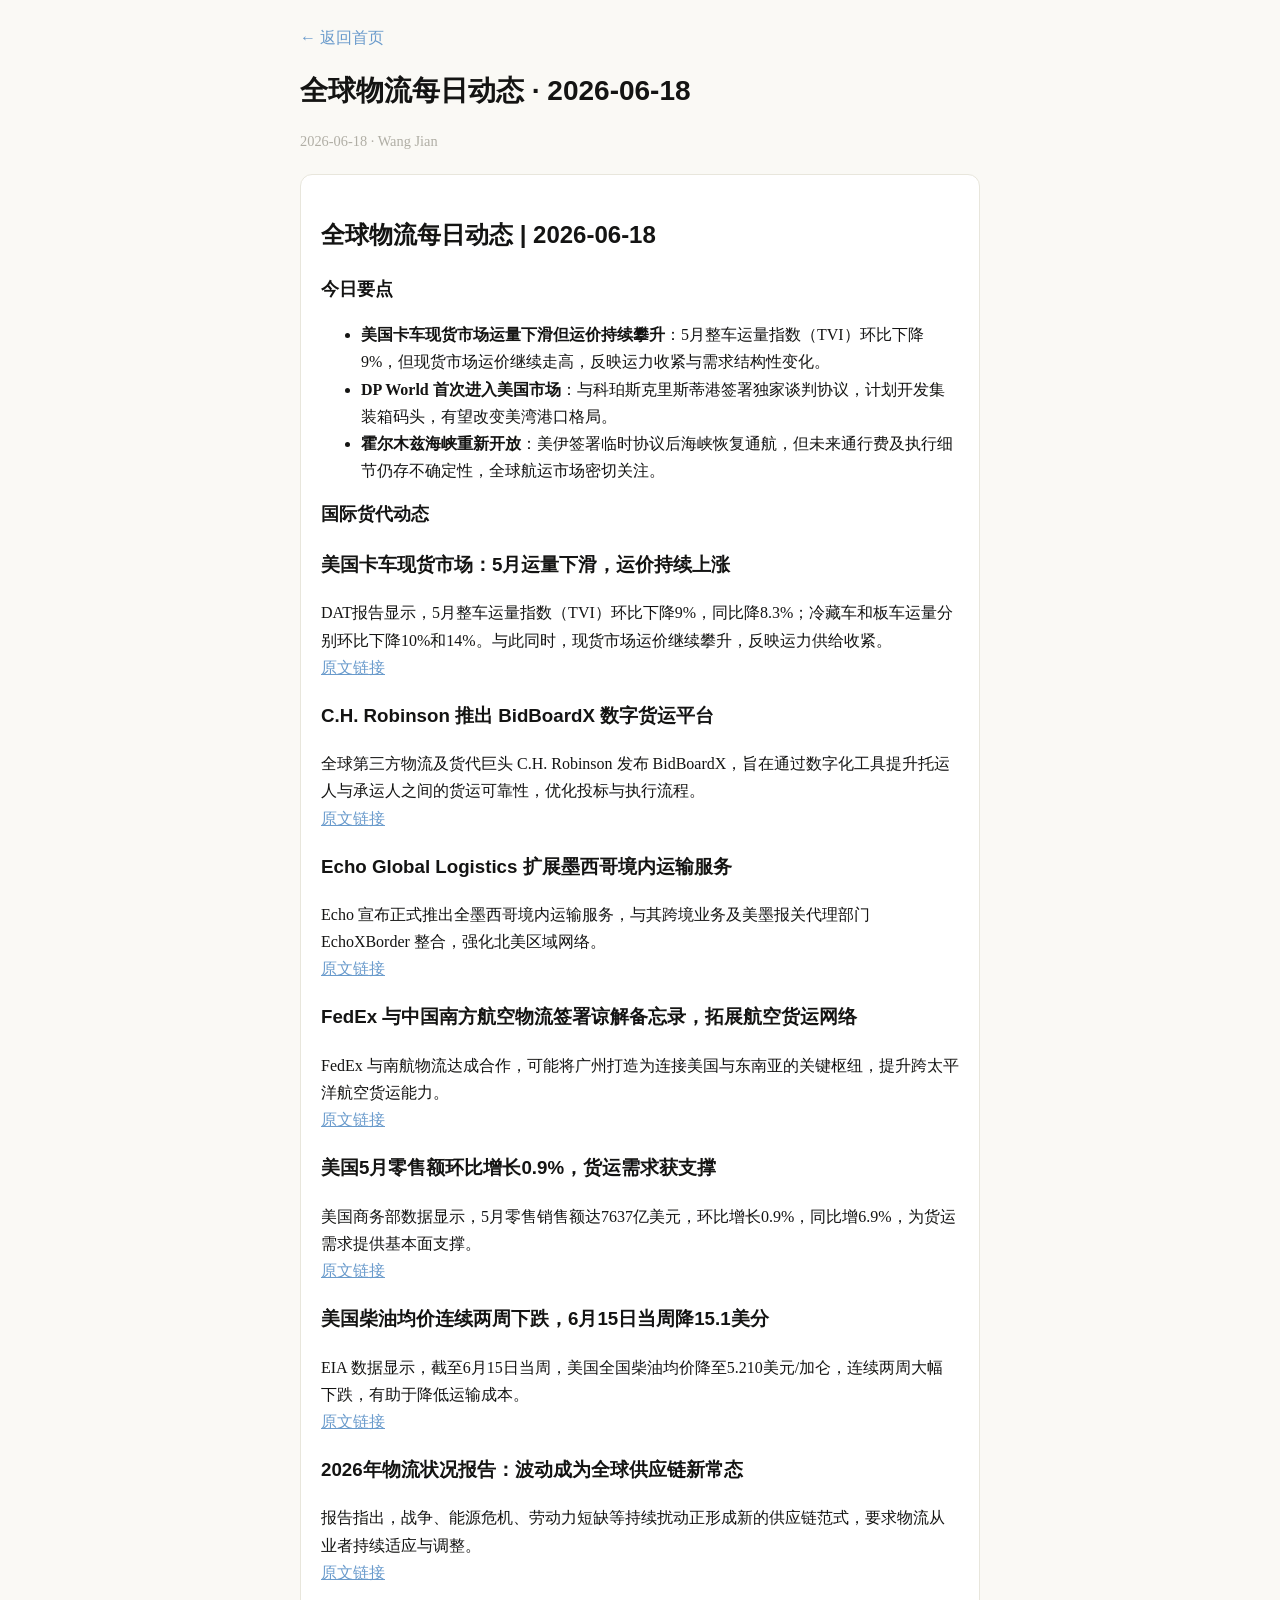
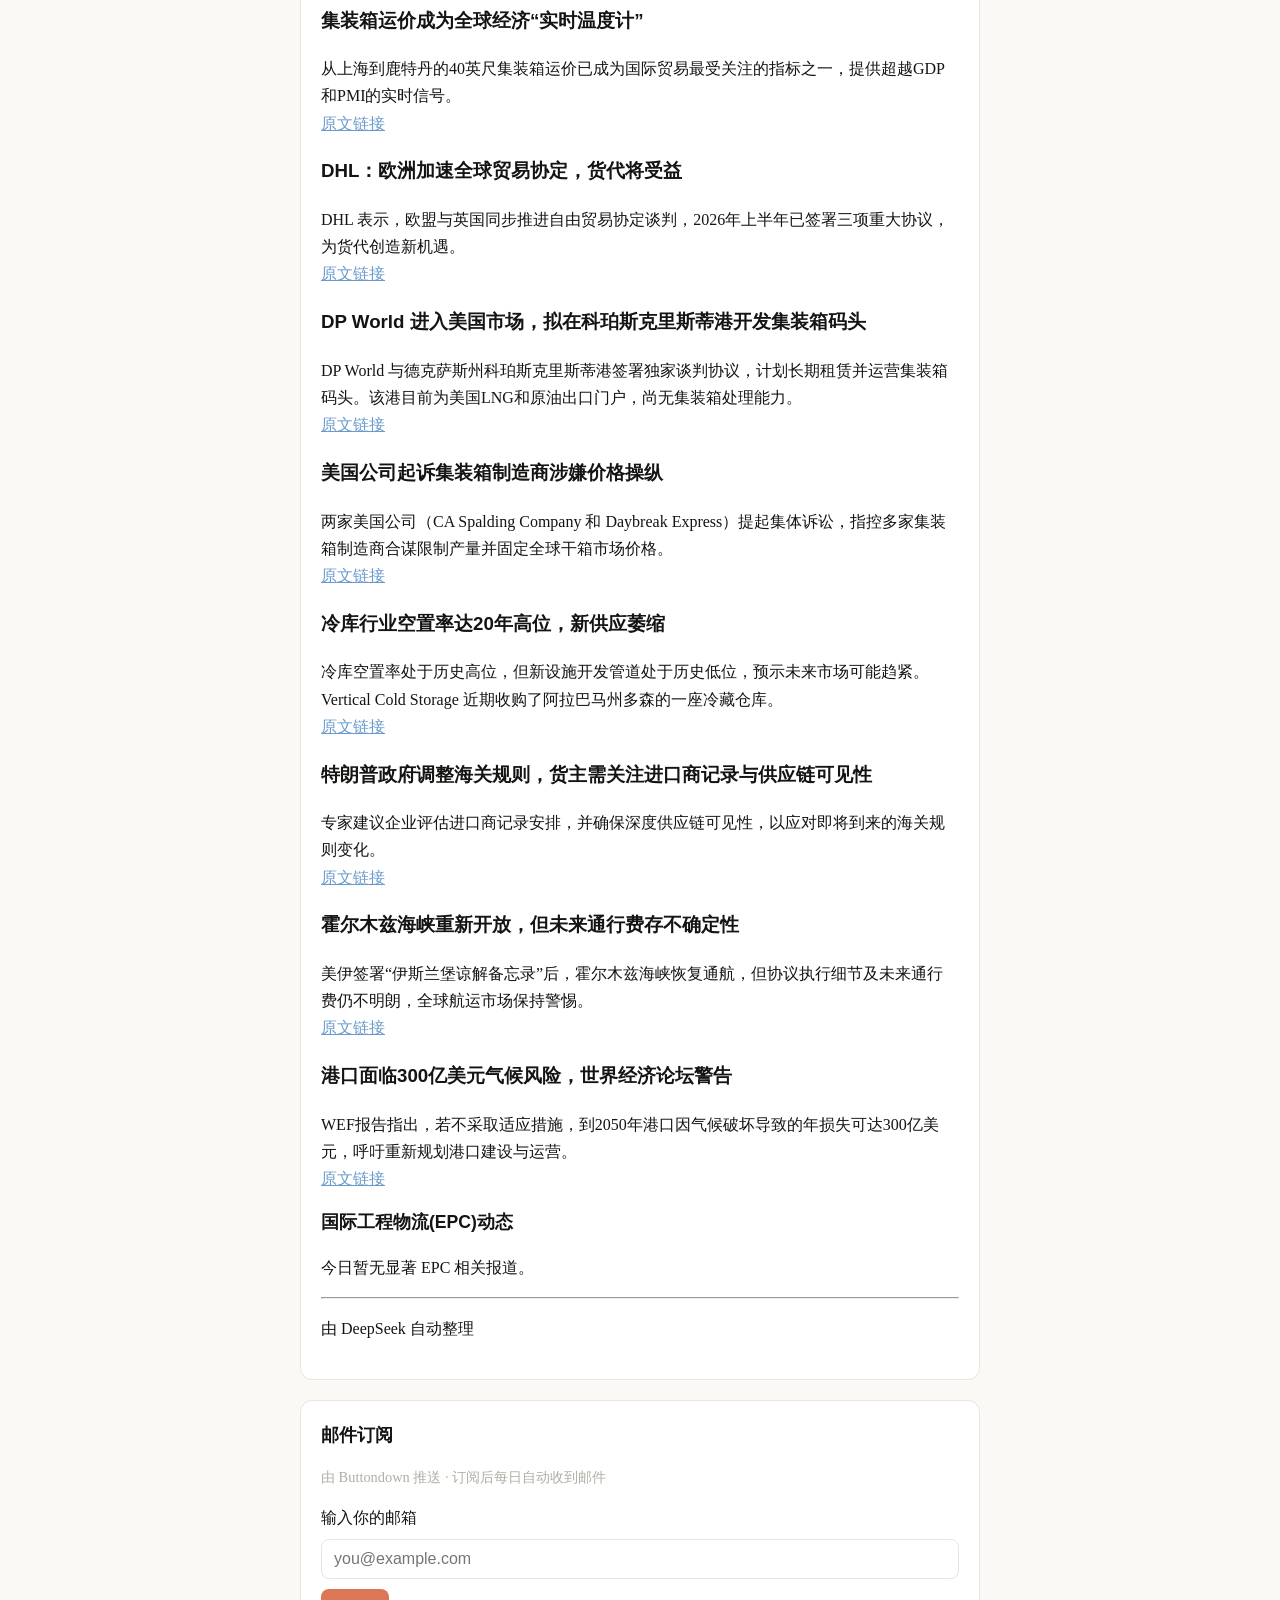
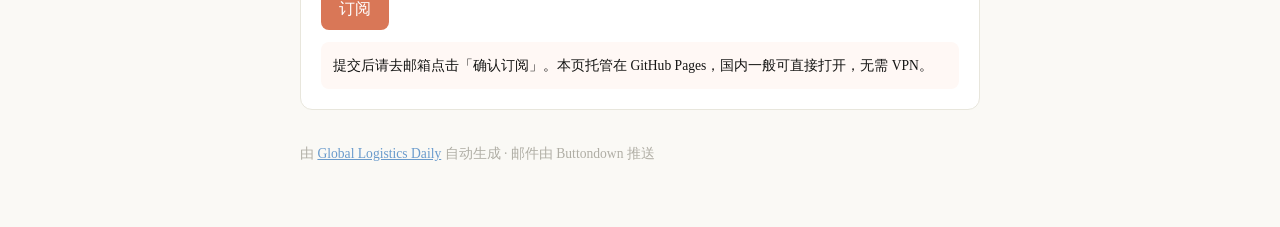
==== commit c90ae2f2: "chore: update landing page" ====
--- a/docs/previews/2026-06-18.html
+++ b/docs/previews/2026-06-18.html
@@ -34,56 +34,56 @@
     <section class="card preview-content"><h1>全球物流每日动态 | 2026-06-18</h1>
 <h2>今日要点</h2>
 <ul>
-<li><strong>霍尔木兹海峡重开</strong>：美伊签署临时协议，海峡恢复通航，但未来通行费仍存不确定性，全球航运格局面临调整。</li>
-<li><strong>DP World 进军美国市场</strong>：与科珀斯克里斯蒂港达成独家谈判协议，计划开发集装箱码头，切入美国 Gulf 海岸。</li>
-<li><strong>FedEx 联手南航物流</strong>：签署谅解备忘录，强化中美及东南亚航空货运网络，广州或成关键枢纽。</li>
+<li><strong>美国卡车现货市场运量下滑但运价持续攀升</strong>：5月整车运量指数（TVI）环比下降9%，但现货市场运价继续走高，反映运力收紧与需求结构性变化。</li>
+<li><strong>DP World 首次进入美国市场</strong>：与科珀斯克里斯蒂港签署独家谈判协议，计划开发集装箱码头，有望改变美湾港口格局。</li>
+<li><strong>霍尔木兹海峡重新开放</strong>：美伊签署临时协议后海峡恢复通航，但未来通行费及执行细节仍存不确定性，全球航运市场密切关注。</li>
 </ul>
 <h2>国际货代动态</h2>
-<h3>美国5月卡车货运量下滑，现货费率持续攀升</h3>
-<p>DAT 报告显示，5月厢式货车货运指数环比下降9%，同比降8.3%；冷藏车和板车指数也分别环比下降10%和14%。现货费率仍在上涨，反映运力收紧。<br />
+<h3>美国卡车现货市场：5月运量下滑，运价持续上涨</h3>
+<p>DAT报告显示，5月整车运量指数（TVI）环比下降9%，同比降8.3%；冷藏车和板车运量分别环比下降10%和14%。与此同时，现货市场运价继续攀升，反映运力供给收紧。<br />
 <a href="https://www.logisticsmgmt.com/article/truckload_volumes_slide_in_may_as_spot_rates_continue_climb_dat_reports">原文链接</a></p>
-<h3>C.H. Robinson 推出数字货运平台 BidBoardX</h3>
-<p>该平台旨在提升托运人与承运人之间的货运可靠性，通过数字化工具优化投标与匹配流程，增强供应链透明度。<br />
+<h3>C.H. Robinson 推出 BidBoardX 数字货运平台</h3>
+<p>全球第三方物流及货代巨头 C.H. Robinson 发布 BidBoardX，旨在通过数字化工具提升托运人与承运人之间的货运可靠性，优化投标与执行流程。<br />
 <a href="https://www.logisticsmgmt.com/article/c.h_robinsons_new_bidboardx_platform_aims_to_boost_freight_reliability_for_shippers_and_carriers">原文链接</a></p>
-<h3>Echo Global Logistics 扩展墨西哥境内服务</h3>
-<p>Echo 正式推出全墨西哥境内运输服务，整合其跨境业务与美墨报关代理部门 EchoXBorder，强化近岸物流能力。<br />
+<h3>Echo Global Logistics 扩展墨西哥境内运输服务</h3>
+<p>Echo 宣布正式推出全墨西哥境内运输服务，与其跨境业务及美墨报关代理部门 EchoXBorder 整合，强化北美区域网络。<br />
 <a href="https://www.logisticsmgmt.com/article/echo_global_logistics_expands_mexico_footprint_with_new_intra_mexico_offerings">原文链接</a></p>
-<h3>美国5月零售额环比增长0.9%</h3>
-<p>商务部数据显示，5月零售额达7637亿美元，同比增6.9%，3-5月累计同比增5.3%，消费需求支撑货运基本面。<br />
+<h3>FedEx 与中国南方航空物流签署谅解备忘录，拓展航空货运网络</h3>
+<p>FedEx 与南航物流达成合作，可能将广州打造为连接美国与东南亚的关键枢纽，提升跨太平洋航空货运能力。<br />
+<a href="https://www.supplychaindive.com/news/fedex-inks-mou-with-china-based-airline-to-boost-air-cargo-network/822742/">原文链接</a></p>
+<h3>美国5月零售额环比增长0.9%，货运需求获支撑</h3>
+<p>美国商务部数据显示，5月零售销售额达7637亿美元，环比增长0.9%，同比增6.9%，为货运需求提供基本面支撑。<br />
 <a href="https://www.logisticsmgmt.com/article/u.s_retail_sales_see_may_gains_reports_commerce_and_cnbc_nrf_retail_monitor">原文链接</a></p>
-<h3>美国柴油均价连续两周下跌</h3>
-<p>截至6月15日当周，全国柴油均价下跌15.1美分至5.210美元/加仑，此前一周已跌14.0美分，运输成本压力有所缓解。<br />
+<h3>美国柴油均价连续两周下跌，6月15日当周降15.1美分</h3>
+<p>EIA 数据显示，截至6月15日当周，美国全国柴油均价降至5.210美元/加仑，连续两周大幅下跌，有助于降低运输成本。<br />
 <a href="https://www.logisticsmgmt.com/article/national_diesel_average_falls_15.1_cents_for_week_of_june_15_reports_eia">原文链接</a></p>
-<h3>2026年物流状况报告：波动成为新常态</h3>
-<p>报告指出，战争、能源短缺和劳动力短缺等持续扰动正在重塑全球供应链，物流从业者需持续适应。<br />
+<h3>2026年物流状况报告：波动成为全球供应链新常态</h3>
+<p>报告指出，战争、能源危机、劳动力短缺等持续扰动正形成新的供应链范式，要求物流从业者持续适应与调整。<br />
 <a href="https://www.logisticsmgmt.com/article/new_state_of_logistics_report_finds_volatility_is_new_normal_shaping_global_supply_chains_requiring_continuous_adaptation_by_logisticians">原文链接</a></p>
-<h3>FedEx 与中国南方航空物流签署谅解备忘录</h3>
-<p>双方合作旨在扩大航空货运网络，广州或成为连接美国与东南亚的关键枢纽，提升跨太平洋运力。<br />
-<a href="https://www.supplychaindive.com/news/fedex-inks-mou-with-china-based-airline-to-boost-air-cargo-network/822742/">原文链接</a></p>
-<h3>特朗普调整海关规则，货主需关注</h3>
-<p>专家建议企业评估进口商记录安排，并加强供应链可视性，以应对即将到来的海关政策变化。<br />
-<a href="https://www.supplychaindive.com/news/trump-is-shaking-up-customs-rules-what-should-shippers-know/822731/">原文链接</a></p>
-<h3>冷库空置率达20年新高，新供应枯竭</h3>
-<p>冷库行业空置率处于历史高位，但新设施开发管道处于历史低位，预示未来市场将回暖。Vertical Cold Storage 近期收购阿拉巴马州冷库。<br />
-<a href="https://theloadstar.com/cold-storage-crunch-eases-as-vacancy-rates-hit-20-year-high-and-new-supply-dries-up/">原文链接</a></p>
-<h3>集装箱运价成为全球经济晴雨表</h3>
-<p>从上海到鹿特丹的40英尺集装箱运价已成为国际贸易实时信号，经济学家越来越依赖这一指标判断贸易热度。<br />
+<h3>集装箱运价成为全球经济“实时温度计”</h3>
+<p>从上海到鹿特丹的40英尺集装箱运价已成为国际贸易最受关注的指标之一，提供超越GDP和PMI的实时信号。<br />
 <a href="https://theloadstar.com/what-container-shipping-rates-tell-us-about-the-economy/">原文链接</a></p>
 <h3>DHL：欧洲加速全球贸易协定，货代将受益</h3>
-<p>欧盟与英国同步推进自由贸易协定，2026年上半年已与印度等签署三项重大协议，为货代创造新机遇。<br />
+<p>DHL 表示，欧盟与英国同步推进自由贸易协定谈判，2026年上半年已签署三项重大协议，为货代创造新机遇。<br />
 <a href="https://theloadstar.com/forwarders-will-gain-as-europe-accelerates-global-trade-agreements-says-dhl/">原文链接</a></p>
 <h3>DP World 进入美国市场，拟在科珀斯克里斯蒂港开发集装箱码头</h3>
-<p>DP World 与德州科珀斯克里斯蒂港签署独家谈判协议，计划长期租赁并运营集装箱码头，该港目前以LNG和原油出口为主。<br />
+<p>DP World 与德克萨斯州科珀斯克里斯蒂港签署独家谈判协议，计划长期租赁并运营集装箱码头。该港目前为美国LNG和原油出口门户，尚无集装箱处理能力。<br />
 <a href="https://theloadstar.com/dp-world-enter-us-market-with-new-box-terminal-at-corpus-christi/">原文链接</a></p>
-<h3>霍尔木兹海峡重开，美伊临时协议签署</h3>
-<p>美伊签署“伊斯兰堡谅解备忘录”，海峡恢复通航，但未来通行费及实施细节仍存不确定性，全球航运市场密切关注。<br />
+<h3>美国公司起诉集装箱制造商涉嫌价格操纵</h3>
+<p>两家美国公司（CA Spalding Company 和 Daybreak Express）提起集体诉讼，指控多家集装箱制造商合谋限制产量并固定全球干箱市场价格。<br />
+<a href="https://splash247.com/us-firms-sue-container-makers-over-alleged-price-fixing-scheme/">原文链接</a></p>
+<h3>冷库行业空置率达20年高位，新供应萎缩</h3>
+<p>冷库空置率处于历史高位，但新设施开发管道处于历史低位，预示未来市场可能趋紧。Vertical Cold Storage 近期收购了阿拉巴马州多森的一座冷藏仓库。<br />
+<a href="https://theloadstar.com/cold-storage-crunch-eases-as-vacancy-rates-hit-20-year-high-and-new-supply-dries-up/">原文链接</a></p>
+<h3>特朗普政府调整海关规则，货主需关注进口商记录与供应链可见性</h3>
+<p>专家建议企业评估进口商记录安排，并确保深度供应链可见性，以应对即将到来的海关规则变化。<br />
+<a href="https://www.supplychaindive.com/news/trump-is-shaking-up-customs-rules-what-should-shippers-know/822731/">原文链接</a></p>
+<h3>霍尔木兹海峡重新开放，但未来通行费存不确定性</h3>
+<p>美伊签署“伊斯兰堡谅解备忘录”后，霍尔木兹海峡恢复通航，但协议执行细节及未来通行费仍不明朗，全球航运市场保持警惕。<br />
 <a href="https://splash247.com/hormuz-reopens-under-us-iran-deal-amid-uncertainty-over-future-transit-fees/">原文链接</a></p>
-<h3>美国公司起诉集装箱制造商涉嫌价格垄断</h3>
-<p>CA Spalding 和 Daybreak Express 提起集体诉讼，指控多家集装箱制造商合谋限制产量并固定干箱价格。<br />
-<a href="https://splash247.com/us-firms-sue-container-makers-over-alleged-price-fixing-scheme/">原文链接</a></p>
-<h3>MOL 和 NYK 与 JERA 签署氨运输船长期租约</h3>
-<p>两家日本航运巨头各锁定两艘87,000立方米VLGC，用于将低碳氨从美国运往日本，支持清洁能源供应链。<br />
-<a href="https://splash247.com/mol-and-nyk-seal-ammonia-carrier-charters-with-jera/">原文链接</a></p>
+<h3>港口面临300亿美元气候风险，世界经济论坛警告</h3>
+<p>WEF报告指出，若不采取适应措施，到2050年港口因气候破坏导致的年损失可达300亿美元，呼吁重新规划港口建设与运营。<br />
+<a href="https://splash247.com/ports-face-30bn-climate-disruption-bill-without-action-warns-world-economic-forum/">原文链接</a></p>
 <h2>国际工程物流(EPC)动态</h2>
 <p>今日暂无显著 EPC 相关报道。</p>
 <hr />
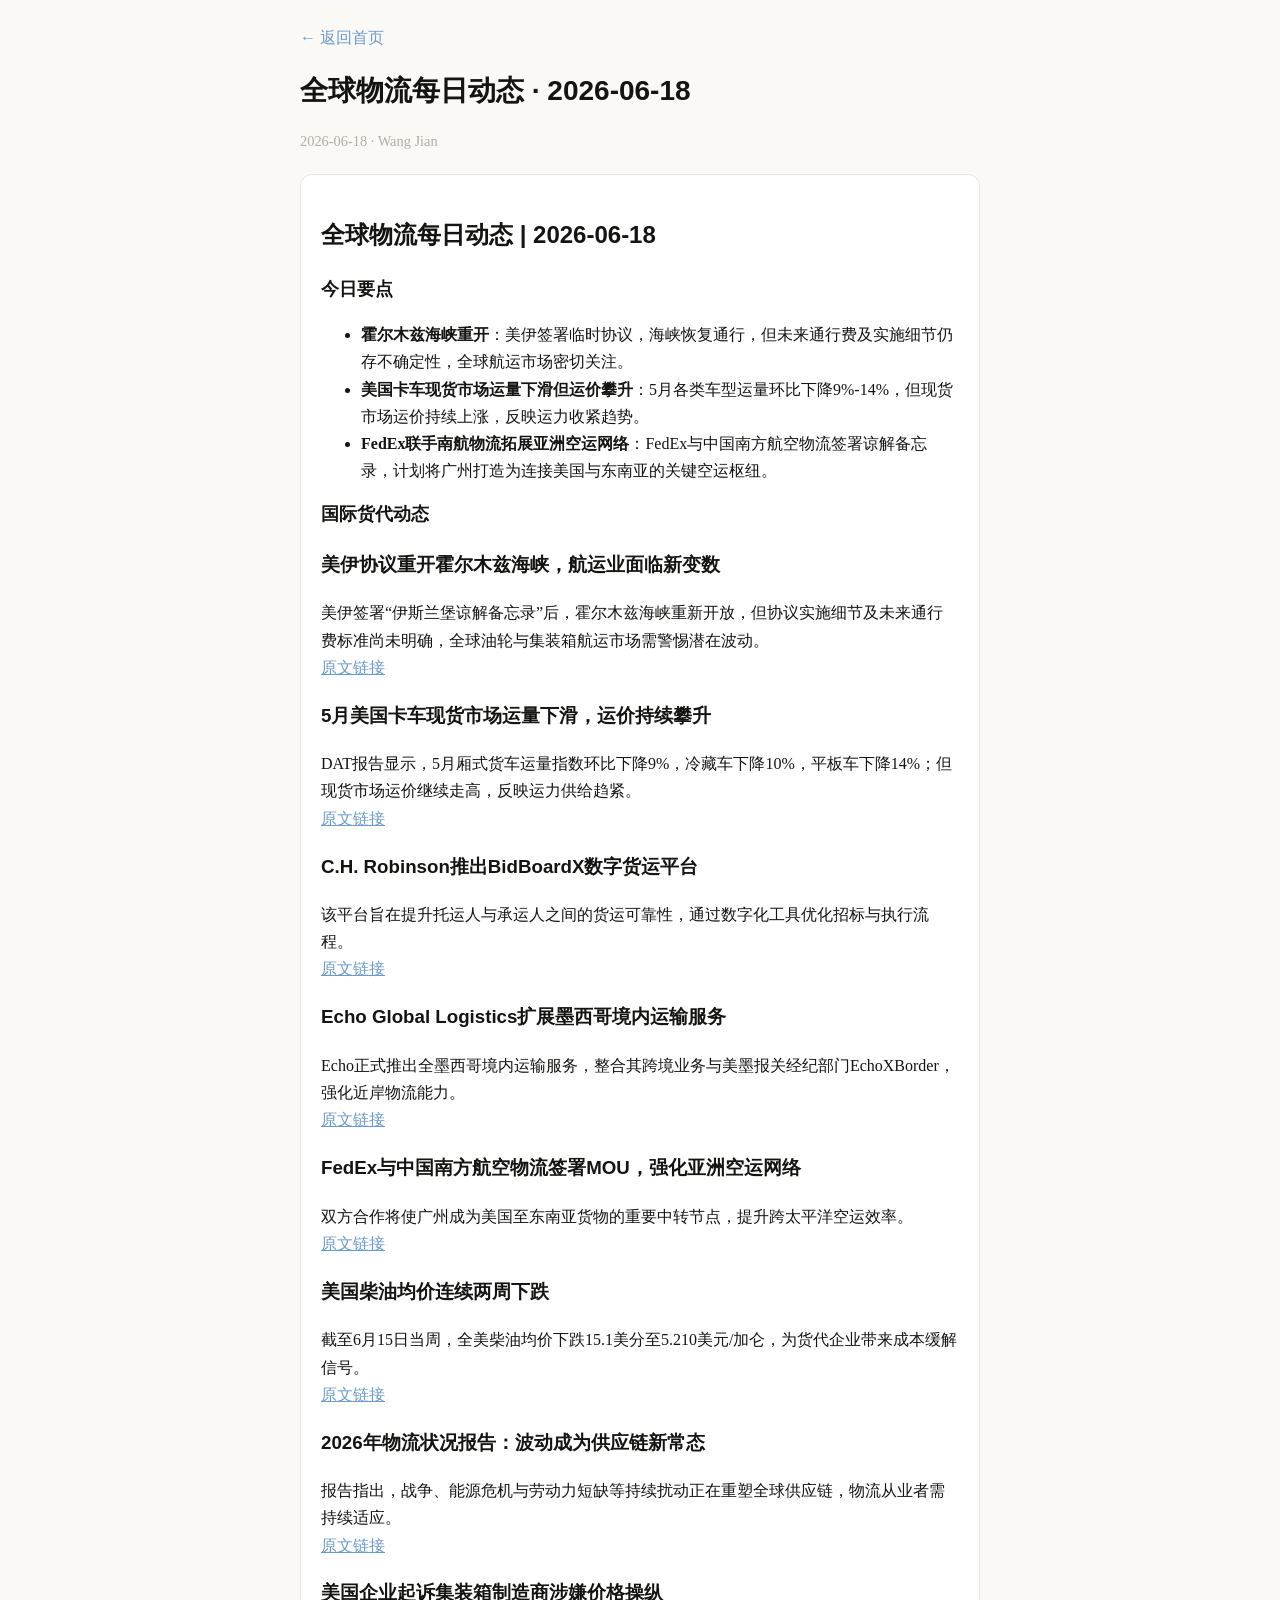
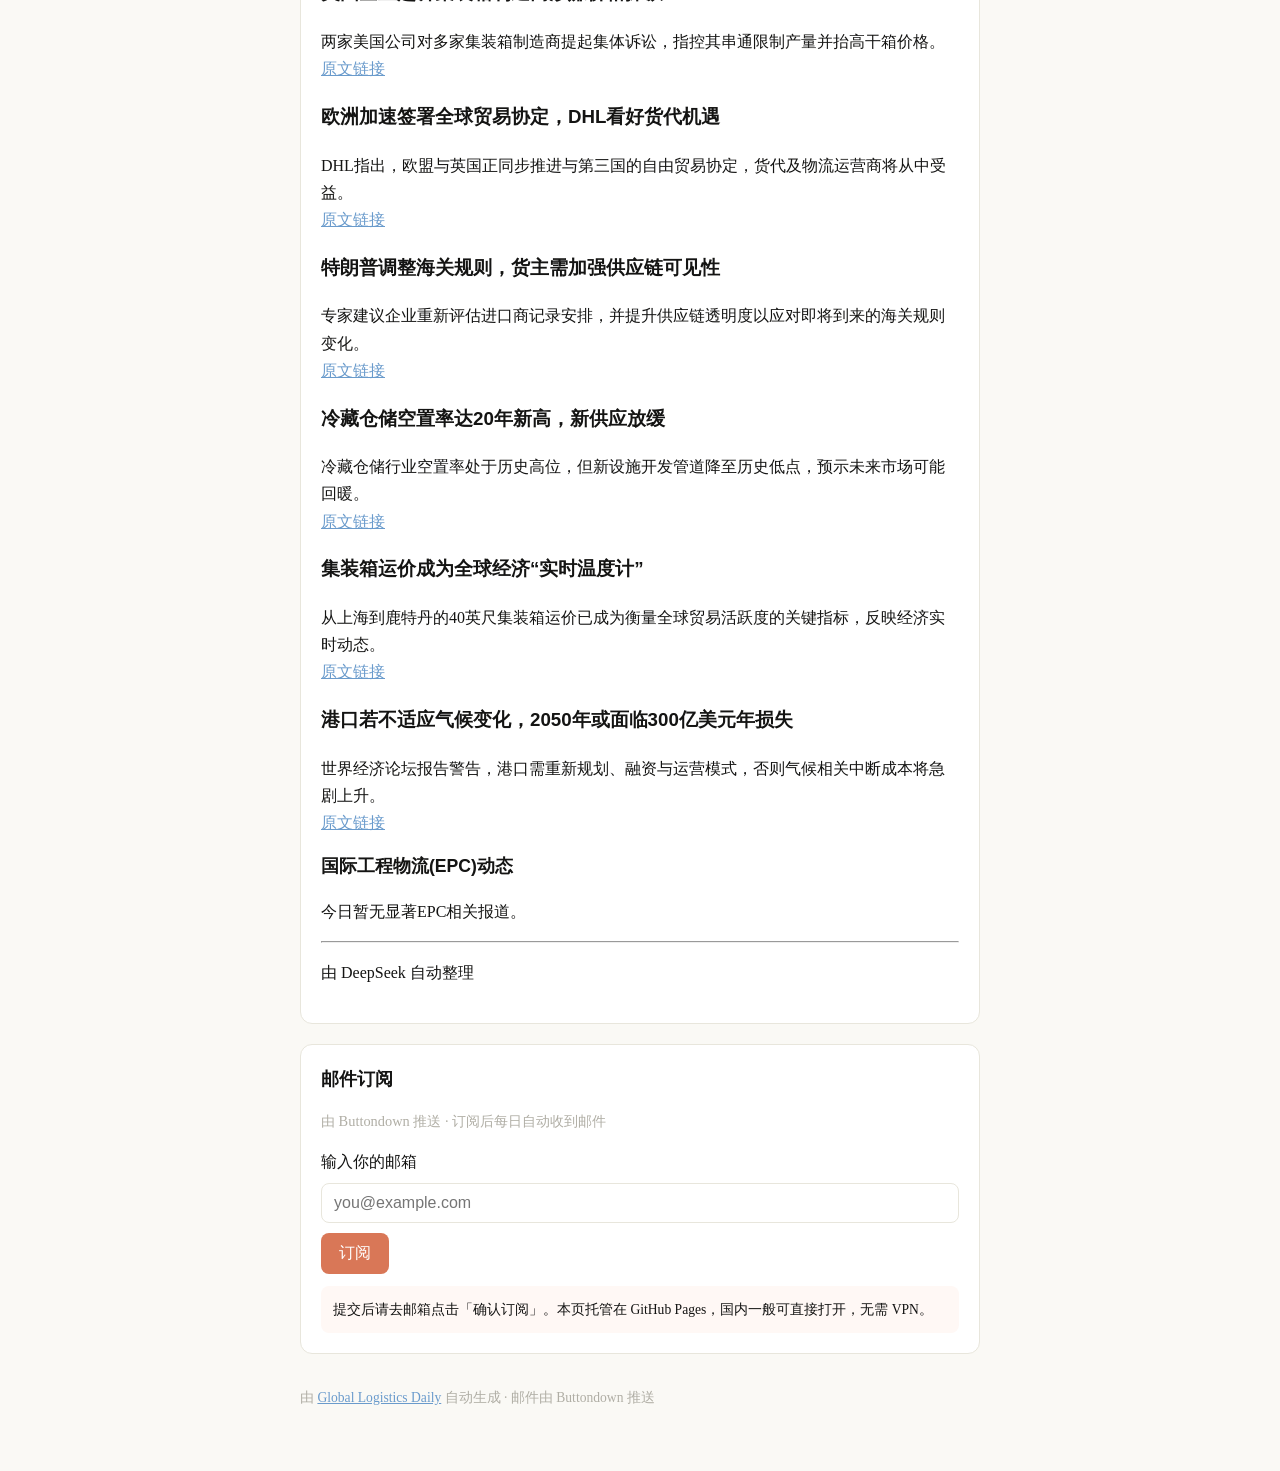
==== commit 31923425: "chore: update landing page" ====
--- a/docs/previews/2026-06-18.html
+++ b/docs/previews/2026-06-18.html
@@ -34,58 +34,52 @@
     <section class="card preview-content"><h1>全球物流每日动态 | 2026-06-18</h1>
 <h2>今日要点</h2>
 <ul>
-<li><strong>美国卡车现货市场运量下滑但运价持续攀升</strong>：5月整车运量指数（TVI）环比下降9%，但现货市场运价继续走高，反映运力收紧与需求结构性变化。</li>
-<li><strong>DP World 首次进入美国市场</strong>：与科珀斯克里斯蒂港签署独家谈判协议，计划开发集装箱码头，有望改变美湾港口格局。</li>
-<li><strong>霍尔木兹海峡重新开放</strong>：美伊签署临时协议后海峡恢复通航，但未来通行费及执行细节仍存不确定性，全球航运市场密切关注。</li>
+<li><strong>霍尔木兹海峡重开</strong>：美伊签署临时协议，海峡恢复通行，但未来通行费及实施细节仍存不确定性，全球航运市场密切关注。</li>
+<li><strong>美国卡车现货市场运量下滑但运价攀升</strong>：5月各类车型运量环比下降9%-14%，但现货市场运价持续上涨，反映运力收紧趋势。</li>
+<li><strong>FedEx联手南航物流拓展亚洲空运网络</strong>：FedEx与中国南方航空物流签署谅解备忘录，计划将广州打造为连接美国与东南亚的关键空运枢纽。</li>
 </ul>
 <h2>国际货代动态</h2>
-<h3>美国卡车现货市场：5月运量下滑，运价持续上涨</h3>
-<p>DAT报告显示，5月整车运量指数（TVI）环比下降9%，同比降8.3%；冷藏车和板车运量分别环比下降10%和14%。与此同时，现货市场运价继续攀升，反映运力供给收紧。<br />
+<h3>美伊协议重开霍尔木兹海峡，航运业面临新变数</h3>
+<p>美伊签署“伊斯兰堡谅解备忘录”后，霍尔木兹海峡重新开放，但协议实施细节及未来通行费标准尚未明确，全球油轮与集装箱航运市场需警惕潜在波动。<br />
+<a href="https://splash247.com/hormuz-reopens-under-us-iran-deal-amid-uncertainty-over-future-transit-fees/">原文链接</a></p>
+<h3>5月美国卡车现货市场运量下滑，运价持续攀升</h3>
+<p>DAT报告显示，5月厢式货车运量指数环比下降9%，冷藏车下降10%，平板车下降14%；但现货市场运价继续走高，反映运力供给趋紧。<br />
 <a href="https://www.logisticsmgmt.com/article/truckload_volumes_slide_in_may_as_spot_rates_continue_climb_dat_reports">原文链接</a></p>
-<h3>C.H. Robinson 推出 BidBoardX 数字货运平台</h3>
-<p>全球第三方物流及货代巨头 C.H. Robinson 发布 BidBoardX，旨在通过数字化工具提升托运人与承运人之间的货运可靠性，优化投标与执行流程。<br />
+<h3>C.H. Robinson推出BidBoardX数字货运平台</h3>
+<p>该平台旨在提升托运人与承运人之间的货运可靠性，通过数字化工具优化招标与执行流程。<br />
 <a href="https://www.logisticsmgmt.com/article/c.h_robinsons_new_bidboardx_platform_aims_to_boost_freight_reliability_for_shippers_and_carriers">原文链接</a></p>
-<h3>Echo Global Logistics 扩展墨西哥境内运输服务</h3>
-<p>Echo 宣布正式推出全墨西哥境内运输服务，与其跨境业务及美墨报关代理部门 EchoXBorder 整合，强化北美区域网络。<br />
+<h3>Echo Global Logistics扩展墨西哥境内运输服务</h3>
+<p>Echo正式推出全墨西哥境内运输服务，整合其跨境业务与美墨报关经纪部门EchoXBorder，强化近岸物流能力。<br />
 <a href="https://www.logisticsmgmt.com/article/echo_global_logistics_expands_mexico_footprint_with_new_intra_mexico_offerings">原文链接</a></p>
-<h3>FedEx 与中国南方航空物流签署谅解备忘录，拓展航空货运网络</h3>
-<p>FedEx 与南航物流达成合作，可能将广州打造为连接美国与东南亚的关键枢纽，提升跨太平洋航空货运能力。<br />
+<h3>FedEx与中国南方航空物流签署MOU，强化亚洲空运网络</h3>
+<p>双方合作将使广州成为美国至东南亚货物的重要中转节点，提升跨太平洋空运效率。<br />
 <a href="https://www.supplychaindive.com/news/fedex-inks-mou-with-china-based-airline-to-boost-air-cargo-network/822742/">原文链接</a></p>
-<h3>美国5月零售额环比增长0.9%，货运需求获支撑</h3>
-<p>美国商务部数据显示，5月零售销售额达7637亿美元，环比增长0.9%，同比增6.9%，为货运需求提供基本面支撑。<br />
-<a href="https://www.logisticsmgmt.com/article/u.s_retail_sales_see_may_gains_reports_commerce_and_cnbc_nrf_retail_monitor">原文链接</a></p>
-<h3>美国柴油均价连续两周下跌，6月15日当周降15.1美分</h3>
-<p>EIA 数据显示，截至6月15日当周，美国全国柴油均价降至5.210美元/加仑，连续两周大幅下跌，有助于降低运输成本。<br />
+<h3>美国柴油均价连续两周下跌</h3>
+<p>截至6月15日当周，全美柴油均价下跌15.1美分至5.210美元/加仑，为货代企业带来成本缓解信号。<br />
 <a href="https://www.logisticsmgmt.com/article/national_diesel_average_falls_15.1_cents_for_week_of_june_15_reports_eia">原文链接</a></p>
-<h3>2026年物流状况报告：波动成为全球供应链新常态</h3>
-<p>报告指出，战争、能源危机、劳动力短缺等持续扰动正形成新的供应链范式，要求物流从业者持续适应与调整。<br />
+<h3>2026年物流状况报告：波动成为供应链新常态</h3>
+<p>报告指出，战争、能源危机与劳动力短缺等持续扰动正在重塑全球供应链，物流从业者需持续适应。<br />
 <a href="https://www.logisticsmgmt.com/article/new_state_of_logistics_report_finds_volatility_is_new_normal_shaping_global_supply_chains_requiring_continuous_adaptation_by_logisticians">原文链接</a></p>
+<h3>美国企业起诉集装箱制造商涉嫌价格操纵</h3>
+<p>两家美国公司对多家集装箱制造商提起集体诉讼，指控其串通限制产量并抬高干箱价格。<br />
+<a href="https://splash247.com/us-firms-sue-container-makers-over-alleged-price-fixing-scheme/">原文链接</a></p>
+<h3>欧洲加速签署全球贸易协定，DHL看好货代机遇</h3>
+<p>DHL指出，欧盟与英国正同步推进与第三国的自由贸易协定，货代及物流运营商将从中受益。<br />
+<a href="https://theloadstar.com/forwarders-will-gain-as-europe-accelerates-global-trade-agreements-says-dhl/">原文链接</a></p>
+<h3>特朗普调整海关规则，货主需加强供应链可见性</h3>
+<p>专家建议企业重新评估进口商记录安排，并提升供应链透明度以应对即将到来的海关规则变化。<br />
+<a href="https://www.supplychaindive.com/news/trump-is-shaking-up-customs-rules-what-should-shippers-know/822731/">原文链接</a></p>
+<h3>冷藏仓储空置率达20年新高，新供应放缓</h3>
+<p>冷藏仓储行业空置率处于历史高位，但新设施开发管道降至历史低点，预示未来市场可能回暖。<br />
+<a href="https://theloadstar.com/cold-storage-crunch-eases-as-vacancy-rates-hit-20-year-high-and-new-supply-dries-up/">原文链接</a></p>
 <h3>集装箱运价成为全球经济“实时温度计”</h3>
-<p>从上海到鹿特丹的40英尺集装箱运价已成为国际贸易最受关注的指标之一，提供超越GDP和PMI的实时信号。<br />
+<p>从上海到鹿特丹的40英尺集装箱运价已成为衡量全球贸易活跃度的关键指标，反映经济实时动态。<br />
 <a href="https://theloadstar.com/what-container-shipping-rates-tell-us-about-the-economy/">原文链接</a></p>
-<h3>DHL：欧洲加速全球贸易协定，货代将受益</h3>
-<p>DHL 表示，欧盟与英国同步推进自由贸易协定谈判，2026年上半年已签署三项重大协议，为货代创造新机遇。<br />
-<a href="https://theloadstar.com/forwarders-will-gain-as-europe-accelerates-global-trade-agreements-says-dhl/">原文链接</a></p>
-<h3>DP World 进入美国市场，拟在科珀斯克里斯蒂港开发集装箱码头</h3>
-<p>DP World 与德克萨斯州科珀斯克里斯蒂港签署独家谈判协议，计划长期租赁并运营集装箱码头。该港目前为美国LNG和原油出口门户，尚无集装箱处理能力。<br />
-<a href="https://theloadstar.com/dp-world-enter-us-market-with-new-box-terminal-at-corpus-christi/">原文链接</a></p>
-<h3>美国公司起诉集装箱制造商涉嫌价格操纵</h3>
-<p>两家美国公司（CA Spalding Company 和 Daybreak Express）提起集体诉讼，指控多家集装箱制造商合谋限制产量并固定全球干箱市场价格。<br />
-<a href="https://splash247.com/us-firms-sue-container-makers-over-alleged-price-fixing-scheme/">原文链接</a></p>
-<h3>冷库行业空置率达20年高位，新供应萎缩</h3>
-<p>冷库空置率处于历史高位，但新设施开发管道处于历史低位，预示未来市场可能趋紧。Vertical Cold Storage 近期收购了阿拉巴马州多森的一座冷藏仓库。<br />
-<a href="https://theloadstar.com/cold-storage-crunch-eases-as-vacancy-rates-hit-20-year-high-and-new-supply-dries-up/">原文链接</a></p>
-<h3>特朗普政府调整海关规则，货主需关注进口商记录与供应链可见性</h3>
-<p>专家建议企业评估进口商记录安排，并确保深度供应链可见性，以应对即将到来的海关规则变化。<br />
-<a href="https://www.supplychaindive.com/news/trump-is-shaking-up-customs-rules-what-should-shippers-know/822731/">原文链接</a></p>
-<h3>霍尔木兹海峡重新开放，但未来通行费存不确定性</h3>
-<p>美伊签署“伊斯兰堡谅解备忘录”后，霍尔木兹海峡恢复通航，但协议执行细节及未来通行费仍不明朗，全球航运市场保持警惕。<br />
-<a href="https://splash247.com/hormuz-reopens-under-us-iran-deal-amid-uncertainty-over-future-transit-fees/">原文链接</a></p>
-<h3>港口面临300亿美元气候风险，世界经济论坛警告</h3>
-<p>WEF报告指出，若不采取适应措施，到2050年港口因气候破坏导致的年损失可达300亿美元，呼吁重新规划港口建设与运营。<br />
+<h3>港口若不适应气候变化，2050年或面临300亿美元年损失</h3>
+<p>世界经济论坛报告警告，港口需重新规划、融资与运营模式，否则气候相关中断成本将急剧上升。<br />
 <a href="https://splash247.com/ports-face-30bn-climate-disruption-bill-without-action-warns-world-economic-forum/">原文链接</a></p>
 <h2>国际工程物流(EPC)动态</h2>
-<p>今日暂无显著 EPC 相关报道。</p>
+<p>今日暂无显著EPC相关报道。</p>
 <hr />
 <p>由 DeepSeek 自动整理</p></section>
     
